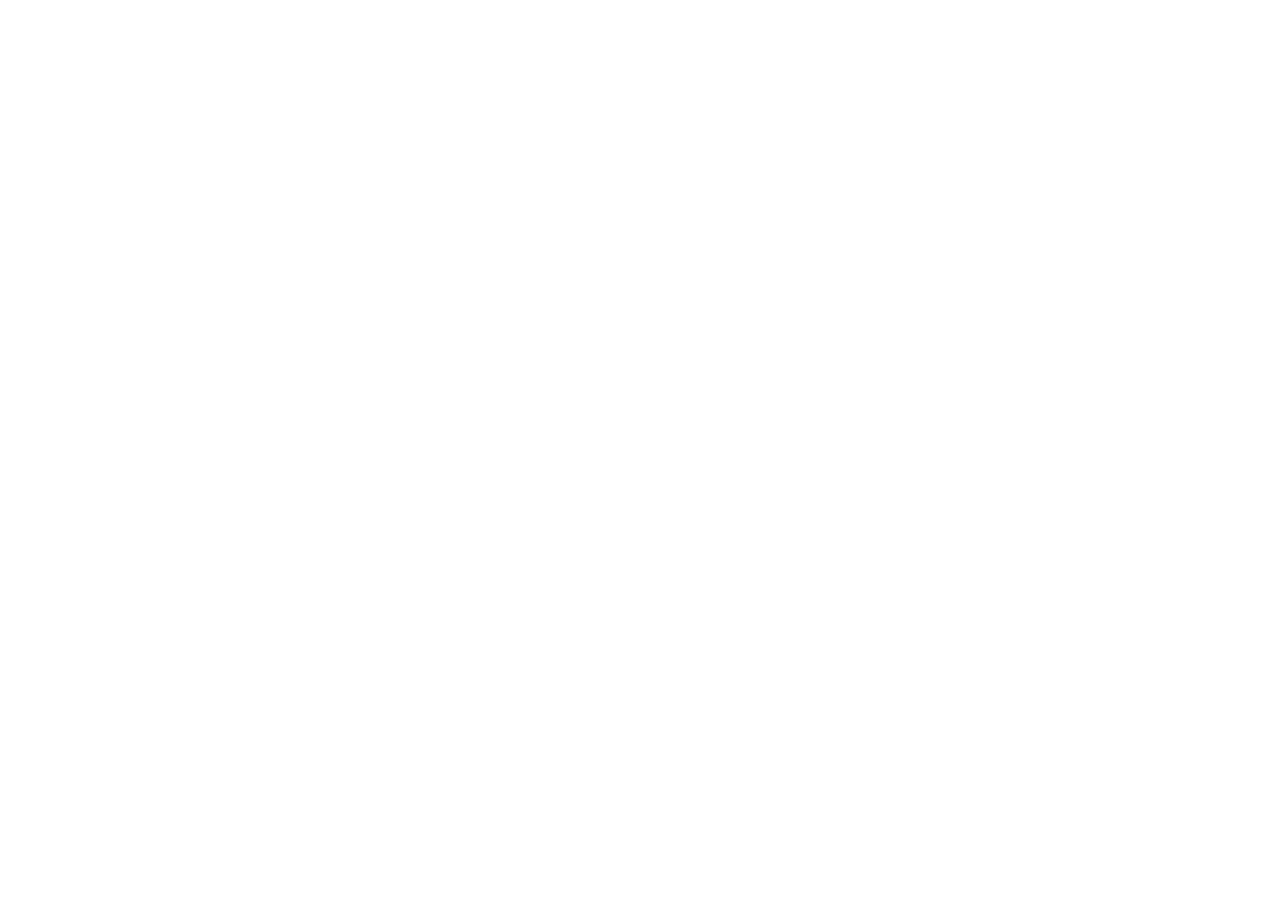
==== templates/index.html @ 7e278f62 "initial commit" ====
<!DOCTYPE html>
<html lang="en">

    <head>
        <meta charset="UTF-8">
        <meta http-equiv="X-UA-Compatible" content="IE=edge">
        <meta name="viewport" content="width=device-width, initial-scale=1.0">
        
        <!-- Favicon -->
        <link rel="apple-touch-icon" sizes="180x180" href="favicon/apple-touch-icon.png">
        <link rel="icon" type="image/png" sizes="32x32" href="favicon/favicon-32x32.png">
        <link rel="icon" type="image/png" sizes="16x16" href="favicon/favicon-16x16.png">

        <!-- Bootstrap CDN -->
        <link href="https://cdn.jsdelivr.net/npm/bootstrap@5.1.1/dist/css/bootstrap.min.css" rel="stylesheet"
            integrity="sha384-F3w7mX95PdgyTmZZMECAngseQB83DfGTowi0iMjiWaeVhAn4FJkqJByhZMI3AhiU" crossorigin="anonymous">
        <script src="https://cdn.jsdelivr.net/npm/bootstrap@5.1.1/dist/js/bootstrap.bundle.min.js"
            integrity="sha384-/bQdsTh/da6pkI1MST/rWKFNjaCP5gBSY4sEBT38Q/9RBh9AH40zEOg7Hlq2THRZ"
            crossorigin="anonymous"></script>

        <title>Avenir - Webisite</title>
    </head>

    <body>
        <div class="container">

        </div>
    </body>

</html>
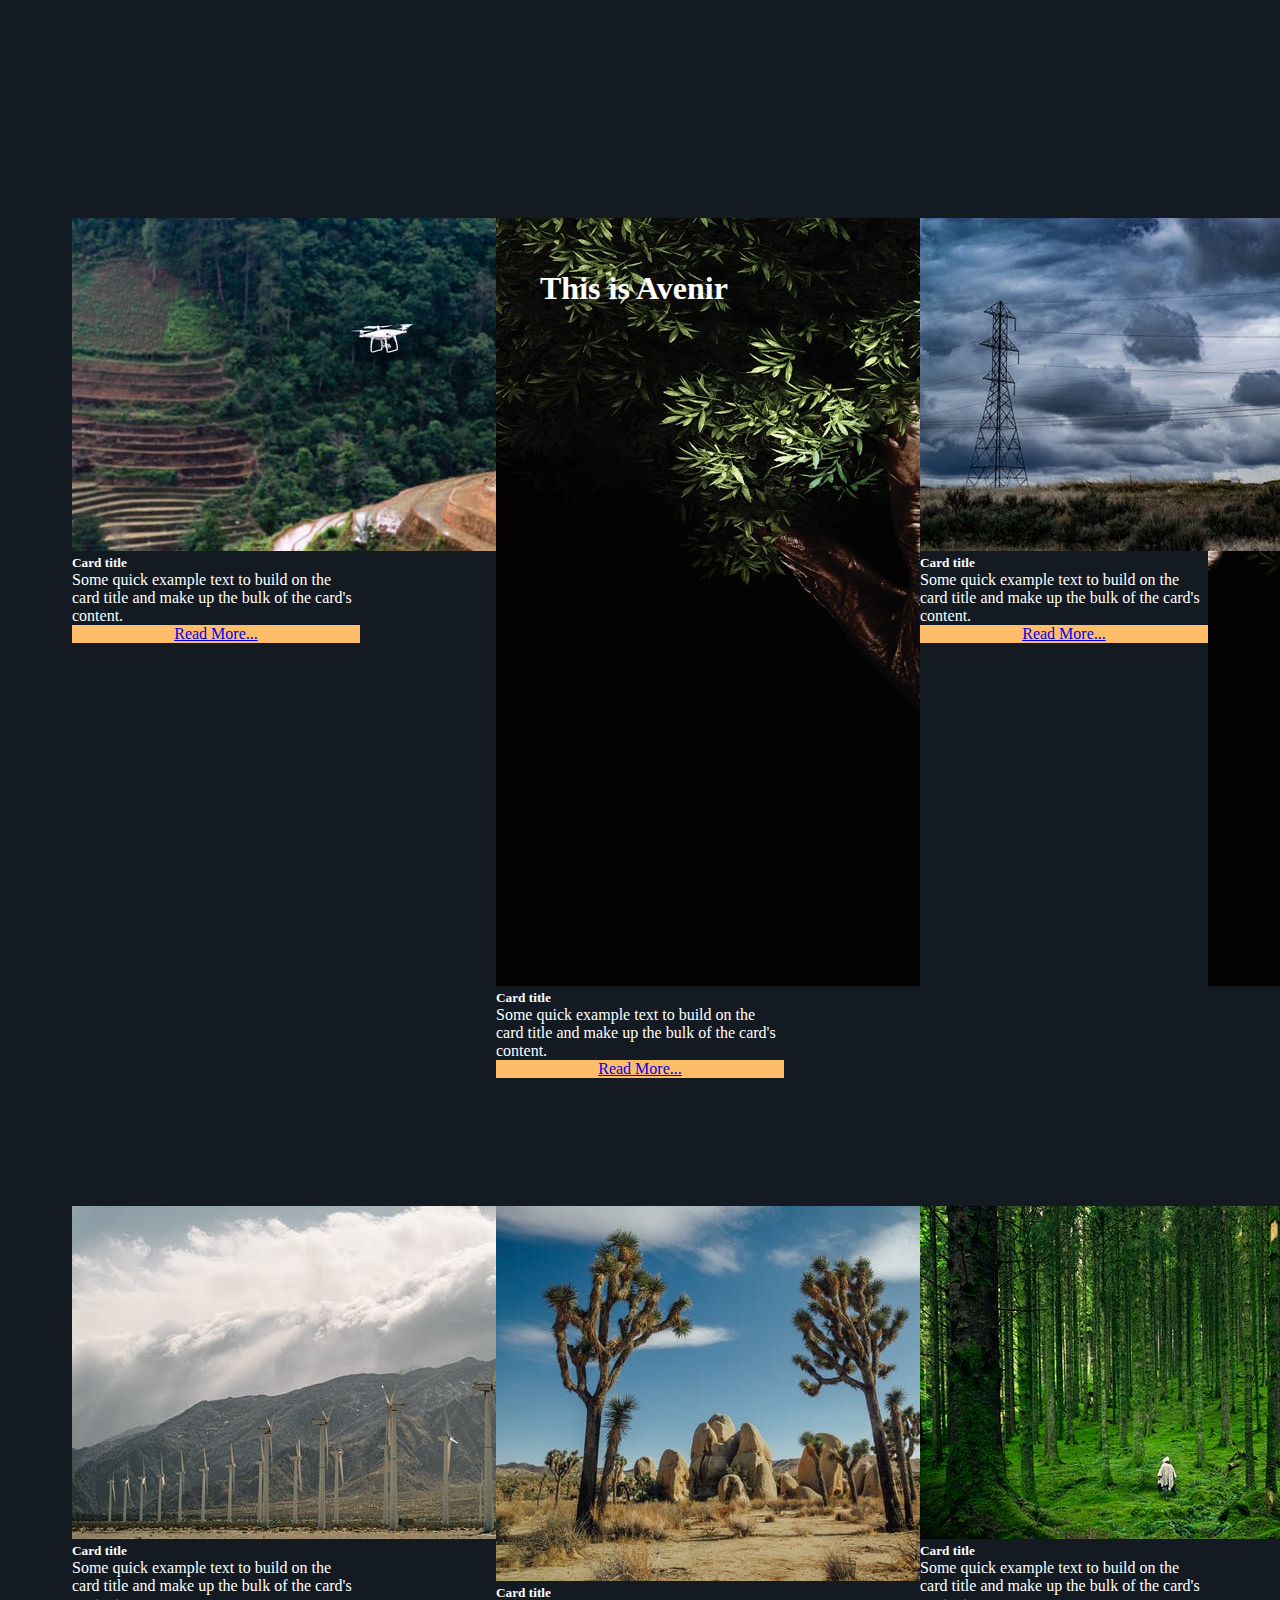
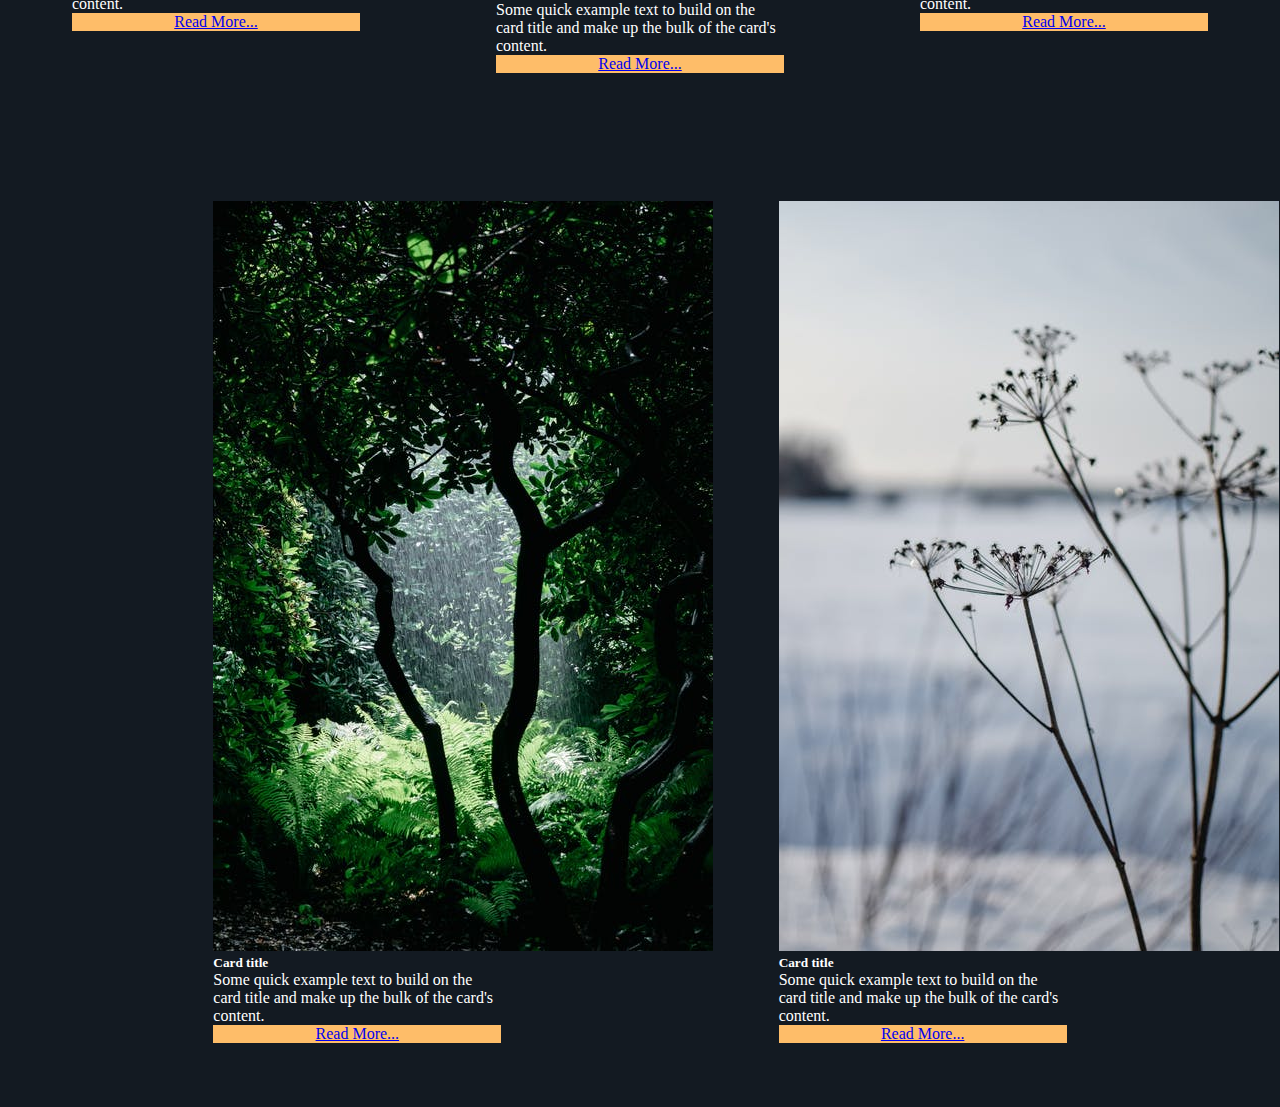
==== commit 82bd056d: "Added favicon, cards and  avenir font done" ====
--- a/templates/index.html
+++ b/templates/index.html
@@ -1,30 +1,127 @@
 <!DOCTYPE html>
 <html lang="en">
+  <head>
+    <meta charset="UTF-8" />
+    <meta http-equiv="X-UA-Compatible" content="IE=edge" />
+    <meta name="viewport" content="width=device-width, initial-scale=1.0" />
 
-    <head>
-        <meta charset="UTF-8">
-        <meta http-equiv="X-UA-Compatible" content="IE=edge">
-        <meta name="viewport" content="width=device-width, initial-scale=1.0">
-        
-        <!-- Favicon -->
-        <link rel="apple-touch-icon" sizes="180x180" href="favicon/apple-touch-icon.png">
-        <link rel="icon" type="image/png" sizes="32x32" href="favicon/favicon-32x32.png">
-        <link rel="icon" type="image/png" sizes="16x16" href="favicon/favicon-16x16.png">
+    <!-- Favicon -->
+    <link rel="shortcut icon" href="../assets/favicon.ico" type="image/x-icon">
 
-        <!-- Bootstrap CDN -->
-        <link href="https://cdn.jsdelivr.net/npm/bootstrap@5.1.1/dist/css/bootstrap.min.css" rel="stylesheet"
-            integrity="sha384-F3w7mX95PdgyTmZZMECAngseQB83DfGTowi0iMjiWaeVhAn4FJkqJByhZMI3AhiU" crossorigin="anonymous">
-        <script src="https://cdn.jsdelivr.net/npm/bootstrap@5.1.1/dist/js/bootstrap.bundle.min.js"
-            integrity="sha384-/bQdsTh/da6pkI1MST/rWKFNjaCP5gBSY4sEBT38Q/9RBh9AH40zEOg7Hlq2THRZ"
-            crossorigin="anonymous"></script>
+    <!-- Bootstrap CDN -->
+    <link
+      href="https://cdn.jsdelivr.net/npm/bootstrap@5.1.1/dist/css/bootstrap.min.css"
+      rel="stylesheet"
+      integrity="sha384-F3w7mX95PdgyTmZZMECAngseQB83DfGTowi0iMjiWaeVhAn4FJkqJByhZMI3AhiU"
+      crossorigin="anonymous"
+    />
+    <script
+      src="https://cdn.jsdelivr.net/npm/bootstrap@5.1.1/dist/js/bootstrap.bundle.min.js"
+      integrity="sha384-/bQdsTh/da6pkI1MST/rWKFNjaCP5gBSY4sEBT38Q/9RBh9AH40zEOg7Hlq2THRZ"
+      crossorigin="anonymous"
+    ></script>
+    <link rel="stylesheet" href="../static/css/index.css" />
+    <title>Avenir - Webisite</title>
+  </head>
 
-        <title>Avenir - Webisite</title>
-    </head>
-
-    <body>
-        <div class="container">
-
+  <body>
+    <div class="banner">
+      <video autoplay muted loop src="../assets/home.mp4"></video>
+      <h1 class="avenir">
+          This is Avenir
+      </h1>
+    </div>
+    <div class="fcontainer">
+      <div class="card item" style="width: 18rem">
+        <img class="card-img-top" src="../assets/card1.jpeg" alt="Card image cap" />
+        <div class="card-body">
+          <h5 class="card-title">Card title</h5>
+          <p class="card-text">
+            Some quick example text to build on the card title and make up the
+            bulk of the card's content.
+          </p>
+          <a href="#" class="btn button">Read More...</a>
         </div>
-    </body>
-
-</html>+      </div>
+      <div class="card item" style="width: 18rem">
+        <img class="card-img-top" src="../assets/card2.jpeg" alt="Card image cap" />
+        <div class="card-body">
+          <h5 class="card-title">Card title</h5>
+          <p class="card-text">
+            Some quick example text to build on the card title and make up the
+            bulk of the card's content.
+          </p>
+          <a href="#" class="btn button">Read More...</a>
+        </div>
+      </div>
+      <div class="card item" style="width: 18rem">
+        <img class="card-img-top" src="../assets/card3.jpeg" alt="Card image cap" />
+        <div class="card-body">
+          <h5 class="card-title">Card title</h5>
+          <p class="card-text">
+            Some quick example text to build on the card title and make up the
+            bulk of the card's content.
+          </p>
+          <a href="#" class="btn button">Read More...</a>
+        </div>
+      </div>
+      <div class="card item" style="width: 18rem">
+        <img class="card-img-top" src="../assets/card4.jpeg" alt="Card image cap" />
+        <div class="card-body">
+          <h5 class="card-title">Card title</h5>
+          <p class="card-text">
+            Some quick example text to build on the card title and make up the
+            bulk of the card's content.
+          </p>
+          <a href="#" class="btn button">Read More...</a>
+        </div>
+      </div>
+      <div class="card item" style="width: 18rem">
+        <img class="card-img-top" src="../assets/card5.jpeg" alt="Card image cap" />
+        <div class="card-body">
+          <h5 class="card-title">Card title</h5>
+          <p class="card-text">
+            Some quick example text to build on the card title and make up the
+            bulk of the card's content.
+          </p>
+          <a href="#" class="btn button">Read More...</a>
+        </div>
+      </div>
+      <div class="card item" style="width: 18rem">
+        <img class="card-img-top" src="../assets/card6.jpg" alt="Card image cap" />
+        <div class="card-body">
+          <h5 class="card-title">Card title</h5>
+          <p class="card-text">
+            Some quick example text to build on the card title and make up the
+            bulk of the card's content.
+          </p>
+          <a href="#" class="btn button">Read More...</a>
+        </div>
+      </div>
+    </div>
+    <div class="fcontainer">
+        <div class="card item" style="width: 18rem">
+          <img class="card-img-top" src="../assets/card7.jpeg" alt="Card image cap" />
+          <div class="card-body">
+            <h5 class="card-title">Card title</h5>
+            <p class="card-text">
+              Some quick example text to build on the card title and make up the
+              bulk of the card's content.
+            </p>
+            <a href="#" class="btn button">Read More...</a>
+          </div>
+        </div>
+        <div class="card item" style="width: 18rem">
+          <img class="card-img-top" src="../assets/card8.jpeg" alt="Card image cap" />
+          <div class="card-body">
+            <h5 class="card-title">Card title</h5>
+            <p class="card-text">
+              Some quick example text to build on the card title and make up the
+              bulk of the card's content.
+            </p>
+            <a href="#" class="btn button">Read More...</a>
+          </div>
+        </div>
+    </div>
+  </body>
+</html>
--- a/static/css/index.css
+++ b/static/css/index.css
@@ -0,0 +1,47 @@
+
+*{
+    margin: 0;
+    padding: 0;
+    box-sizing: border-box;
+    /* background-color:#D8D8D8 ; */
+    background-color:#131A22 ;
+}
+
+.banner{
+    width: 100%;
+    height: 100%;
+}
+
+.banner video {
+    width: 100%;
+    height: 100%;
+    object-fit: cover;
+}
+.fcontainer{
+    display: flex;
+    margin-top: 0;
+    justify-content: space-evenly;
+    flex-wrap: wrap;
+}
+
+.item{
+    margin: 5%;
+}
+.button{
+    display: flex;
+    background-color: #FEBD69;
+    justify-content: center;
+}
+.card-title, .card-text{
+    color: white;
+}
+.avenir{
+    color: white;
+    position: absolute;
+    top: 30%;
+    left: 50%;
+    margin-left: -100px;
+    background-color: transparent;
+    font-family: avenir;
+    
+}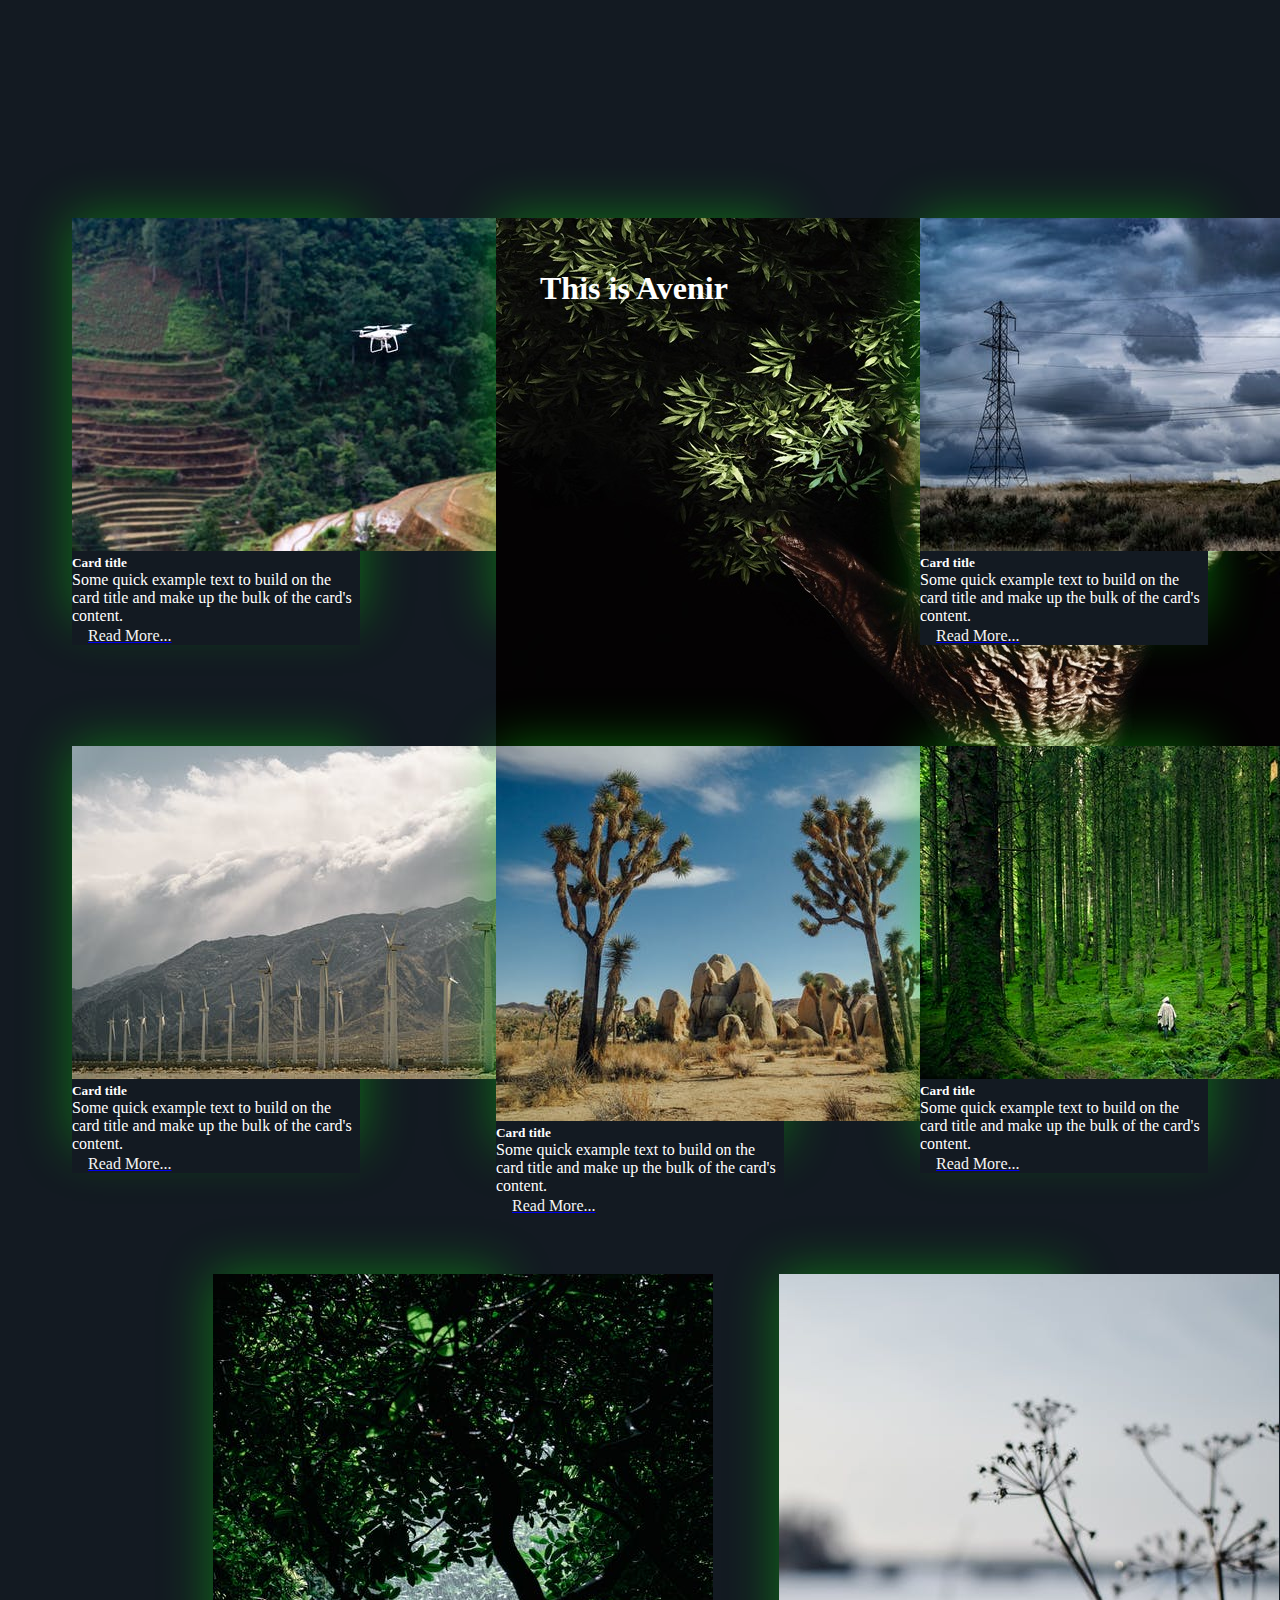
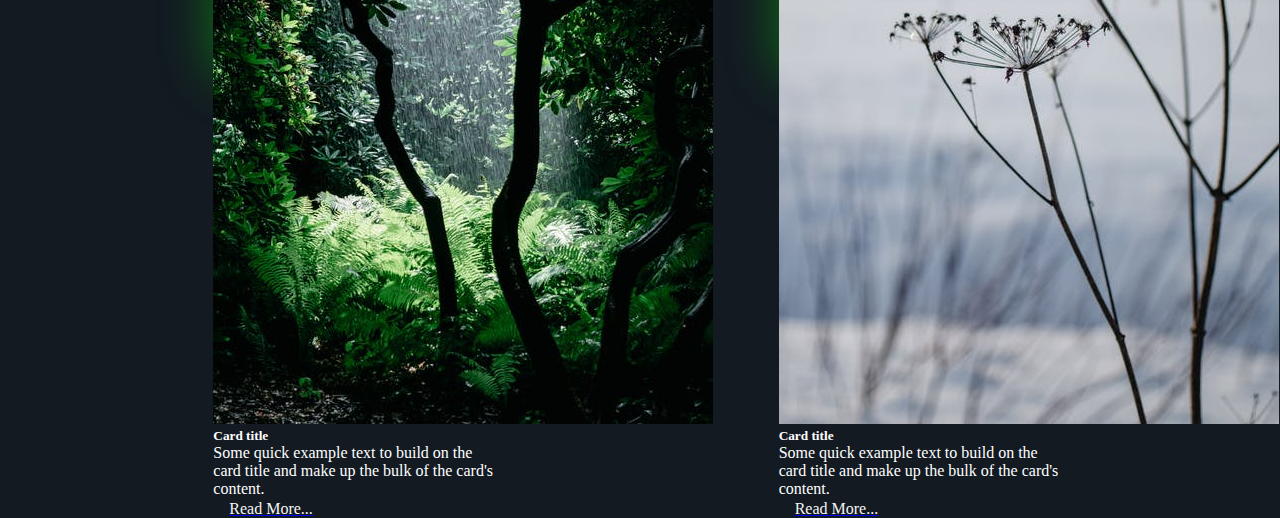
==== commit 54bdf739: "button animations" ====
--- a/templates/index.html
+++ b/templates/index.html
@@ -21,6 +21,8 @@
       crossorigin="anonymous"
     ></script>
     <link rel="stylesheet" href="../static/css/index.css" />
+    <link rel="stylesheet" href="../static/css/cards.css" />
+    <link rel="stylesheet" href="../static/css/buttonAnimations.css" />
     <title>Avenir - Webisite</title>
   </head>
 
@@ -40,7 +42,7 @@
             Some quick example text to build on the card title and make up the
             bulk of the card's content.
           </p>
-          <a href="#" class="btn button">Read More...</a>
+          <a href="#" class="btn button"><span>Read More...</span></a>
         </div>
       </div>
       <div class="card item" style="width: 18rem">
@@ -51,7 +53,7 @@
             Some quick example text to build on the card title and make up the
             bulk of the card's content.
           </p>
-          <a href="#" class="btn button">Read More...</a>
+          <a href="#" class="btn button"><span>Read More...</span></a>
         </div>
       </div>
       <div class="card item" style="width: 18rem">
@@ -62,7 +64,7 @@
             Some quick example text to build on the card title and make up the
             bulk of the card's content.
           </p>
-          <a href="#" class="btn button">Read More...</a>
+          <a href="#" class="btn button"><span>Read More...</span></a>
         </div>
       </div>
       <div class="card item" style="width: 18rem">
@@ -73,7 +75,7 @@
             Some quick example text to build on the card title and make up the
             bulk of the card's content.
           </p>
-          <a href="#" class="btn button">Read More...</a>
+          <a href="#" class="btn button"><span>Read More...</span></a>
         </div>
       </div>
       <div class="card item" style="width: 18rem">
@@ -84,7 +86,7 @@
             Some quick example text to build on the card title and make up the
             bulk of the card's content.
           </p>
-          <a href="#" class="btn button">Read More...</a>
+          <a href="#" class="btn button"><span>Read More...</span></a>
         </div>
       </div>
       <div class="card item" style="width: 18rem">
@@ -95,7 +97,7 @@
             Some quick example text to build on the card title and make up the
             bulk of the card's content.
           </p>
-          <a href="#" class="btn button">Read More...</a>
+          <a href="#" class="btn button"><span>Read More...</span></a>
         </div>
       </div>
     </div>
@@ -108,7 +110,7 @@
               Some quick example text to build on the card title and make up the
               bulk of the card's content.
             </p>
-            <a href="#" class="btn button">Read More...</a>
+            <a href="#" class="btn button"><span>Read More...</span></a>
           </div>
         </div>
         <div class="card item" style="width: 18rem">
@@ -119,7 +121,7 @@
               Some quick example text to build on the card title and make up the
               bulk of the card's content.
             </p>
-            <a href="#" class="btn button">Read More...</a>
+            <a href="#" class="btn button"><span>Read More...</span></a>
           </div>
         </div>
     </div>
--- a/static/css/index.css
+++ b/static/css/index.css
@@ -1,47 +1,44 @@
-
-*{
-    margin: 0;
-    padding: 0;
-    box-sizing: border-box;
-    /* background-color:#D8D8D8 ; */
-    background-color:#131A22 ;
+:root {
+    --animation-width:80%;
+    --animation-height:10%;
+    --animation-border-color: white;
 }
 
-.banner{
-    width: 100%;
-    height: 100%;
+* {
+	margin: 0;
+	padding: 0;
+	box-sizing: border-box;
+	/* background-color:#D8D8D8 ; */
+	background-color: #131a22;
+}
+
+.banner {
+	width: 100%;
+	height: 100%;
 }
 
 .banner video {
-    width: 100%;
-    height: 100%;
-    object-fit: cover;
+	width: 100%;
+	height: 100%;
+	object-fit: cover;
 }
-.fcontainer{
-    display: flex;
-    margin-top: 0;
-    justify-content: space-evenly;
-    flex-wrap: wrap;
+.fcontainer {
+	display: flex;
+	margin-top: 0;
+	justify-content: space-evenly;
+	flex-wrap: wrap;
 }
 
-.item{
-    margin: 5%;
+.item {
+	margin: 5%;
 }
-.button{
-    display: flex;
-    background-color: #FEBD69;
-    justify-content: center;
+
+.avenir {
+	color: white;
+	position: absolute;
+	top: 30%;
+	left: 50%;
+	margin-left: -100px;
+	background-color: transparent;
+	font-family: avenir;
 }
-.card-title, .card-text{
-    color: white;
-}
-.avenir{
-    color: white;
-    position: absolute;
-    top: 30%;
-    left: 50%;
-    margin-left: -100px;
-    background-color: transparent;
-    font-family: avenir;
-    
-}--- a/static/css/cards.css
+++ b/static/css/cards.css
@@ -0,0 +1,18 @@
+.card {
+    height: 25rem;
+}
+
+.card-title,
+.card-text {
+	color: white;
+}
+.card.item {
+	box-shadow: 0 0 3rem rgba(13, 201, 13, 0.493);
+	border: rgb(31, 192, 31);
+	transition: all 0.5s cubic-bezier(0.075, 0.82, 0.165, 1);
+}
+
+.card.item:hover {
+	transform: scale(1.01, 1.01);
+	box-shadow: 0 0 5rem rgb(31, 192, 31);
+}
--- a/static/css/buttonAnimations.css
+++ b/static/css/buttonAnimations.css
@@ -0,0 +1,217 @@
+.button {
+	display: flex;
+	justify-self: start;
+    padding-left: 1rem;
+}
+.button span {
+    width: 100%;
+    justify-content: center;
+    align-items: center;
+    padding-top: 2%;
+    color: whitesmoke;
+    background-color: transparent;
+}
+
+.button::before {
+    content: "";
+    position: absolute;
+    width: 0;
+    height: 0;
+    background-color: transparent;
+    border: 1px solid transparent;
+}
+
+.card.item:hover .button::before {
+    animation: button-border-animation-before 0.5s linear forwards;
+    -webkit-animation: button-border-animation-before 0.5s linear forwards;
+}
+
+@keyframes button-border-animation-before {
+    0% {
+        width: 0%;
+        height: 0%;
+        border-top-color: var(--animation-border-color);
+        border-right-color: transparent;
+        border-left-color: transparent;
+        border-bottom-color: transparent;
+    }
+
+    50% {
+        width: var(--animation-width);
+        height: 0%;
+        border-top-color: var(--animation-border-color);
+        border-right-color: var(--animation-border-color);
+        border-left-color: transparent;
+        border-bottom-color: transparent;
+    }
+    100% {
+        width: var(--animation-width);
+        height: var(--animation-height);
+        border-top-color: var(--animation-border-color);
+        border-right-color: var(--animation-border-color);
+        border-left-color: transparent;
+        border-bottom-color: transparent;
+    }
+}
+@-moz-keyframes button-border-animation-before {
+    0% {
+        width: 0%;
+        height: 0%;
+        border-top-color: var(--animation-border-color);
+        border-right-color: transparent;
+        border-left-color: transparent;
+        border-bottom-color: transparent;
+    }
+
+    50% {
+        width: var(--animation-width);
+        height: 0%;
+        border-top-color: var(--animation-border-color);
+        border-right-color: var(--animation-border-color);
+        border-left-color: transparent;
+        border-bottom-color: transparent;
+    }
+    100% {
+        width: var(--animation-width);
+        height: var(--animation-height);
+        border-top-color: var(--animation-border-color);
+        border-right-color: var(--animation-border-color);
+        border-left-color: transparent;
+        border-bottom-color: transparent;
+    }
+}
+@-webkit-keyframes button-border-animation-before {
+    0% {
+        width: 0%;
+        height: 0%;
+        border-top-color: var(--animation-border-color);
+        border-right-color: transparent;
+        border-left-color: transparent;
+        border-bottom-color: transparent;
+    }
+
+    50% {
+        width: var(--animation-width);
+        height: 0%;
+        border-top-color: var(--animation-border-color);
+        border-right-color: var(--animation-border-color);
+        border-left-color: transparent;
+        border-bottom-color: transparent;
+    }
+    100% {
+        width: var(--animation-width);
+        height: var(--animation-height);
+        border-top-color: var(--animation-border-color);
+        border-right-color: var(--animation-border-color);
+        border-left-color: transparent;
+        border-bottom-color: transparent;
+    }
+}
+
+.button::after {
+    content: "";
+    position: absolute;
+    width: 0;
+    height: 0;
+    background-color: transparent;
+    border: 1px solid transparent;
+    margin-bottom: 1rem;
+    transition: cubic-bezier(0.075, 0.82, 0.165, 1);
+    background: linear-gradient(#2c4b38,#63d471);
+    text-align: center;
+}
+
+.card.item:hover .button::after {
+    animation: button-border-animation-after 0.5s linear forwards;
+    -webkit-animation: button-border-animation-after 0.5s linear forwards;
+    -moz-animation: button-border-animation-after 0.5s linear forwards;
+}
+
+@keyframes button-border-animation-after {
+    0% {
+        width: 0%;
+        height: 0%;
+        border-top-color: transparent;
+        border-right-color: transparent;
+        border-left-color: transparent;
+        border-bottom-color: var(--animation-border-color);
+    }
+
+    50% {
+        width: 0%;
+        height: var(--animation-height);
+        border-top-color: transparent;
+        border-right-color: transparent;
+        border-left-color: var(--animation-border-color);
+        border-bottom-color: var(--animation-border-color);
+    }
+    100% {
+        width: var(--animation-width);
+        height: var(--animation-height);
+        border-top-color: transparent;
+        border-right-color: transparent;
+        border-left-color: var(--animation-border-color);
+        border-bottom-color: var(--animation-border-color);
+    }
+}
+
+@-moz-keyframes button-border-animation-after {
+    0% {
+        width: 0%;
+        height: 0%;
+        border-top-color: transparent;
+        border-right-color: transparent;
+        border-left-color: transparent;
+        border-bottom-color: var(--animation-border-color);
+    }
+
+    50% {
+        width: 0%;
+        height: var(--animation-height);
+        border-top-color: transparent;
+        border-right-color: transparent;
+        border-left-color: var(--animation-border-color);
+        border-bottom-color: var(--animation-border-color);
+    }
+    100% {
+        width: var(--animation-width);
+        height: var(--animation-height);
+        border-top-color: transparent;
+        border-right-color: transparent;
+        border-left-color: var(--animation-border-color);
+        border-bottom-color: var(--animation-border-color);
+    }
+}
+@-webkit-keyframes button-border-animation-after {
+    0% {
+        width: 0%;
+        height: 0%;
+        border-top-color: transparent;
+        border-right-color: transparent;
+        border-left-color: transparent;
+        border-bottom-color: var(--animation-border-color);
+    }
+
+    50% {
+        width: 0%;
+        height: var(--animation-height);
+        border-top-color: transparent;
+        border-right-color: transparent;
+        border-left-color: var(--animation-border-color);
+        border-bottom-color: var(--animation-border-color);
+    }
+    100% {
+        width: var(--animation-width);
+        height: var(--animation-height);
+        border-top-color: transparent;
+        border-right-color: transparent;
+        border-left-color: var(--animation-border-color);
+        border-bottom-color: var(--animation-border-color);
+    }
+}
+
+.card.item:hover .button span {
+    z-index: 1;
+    background-color: transparent;
+    color: black;
+}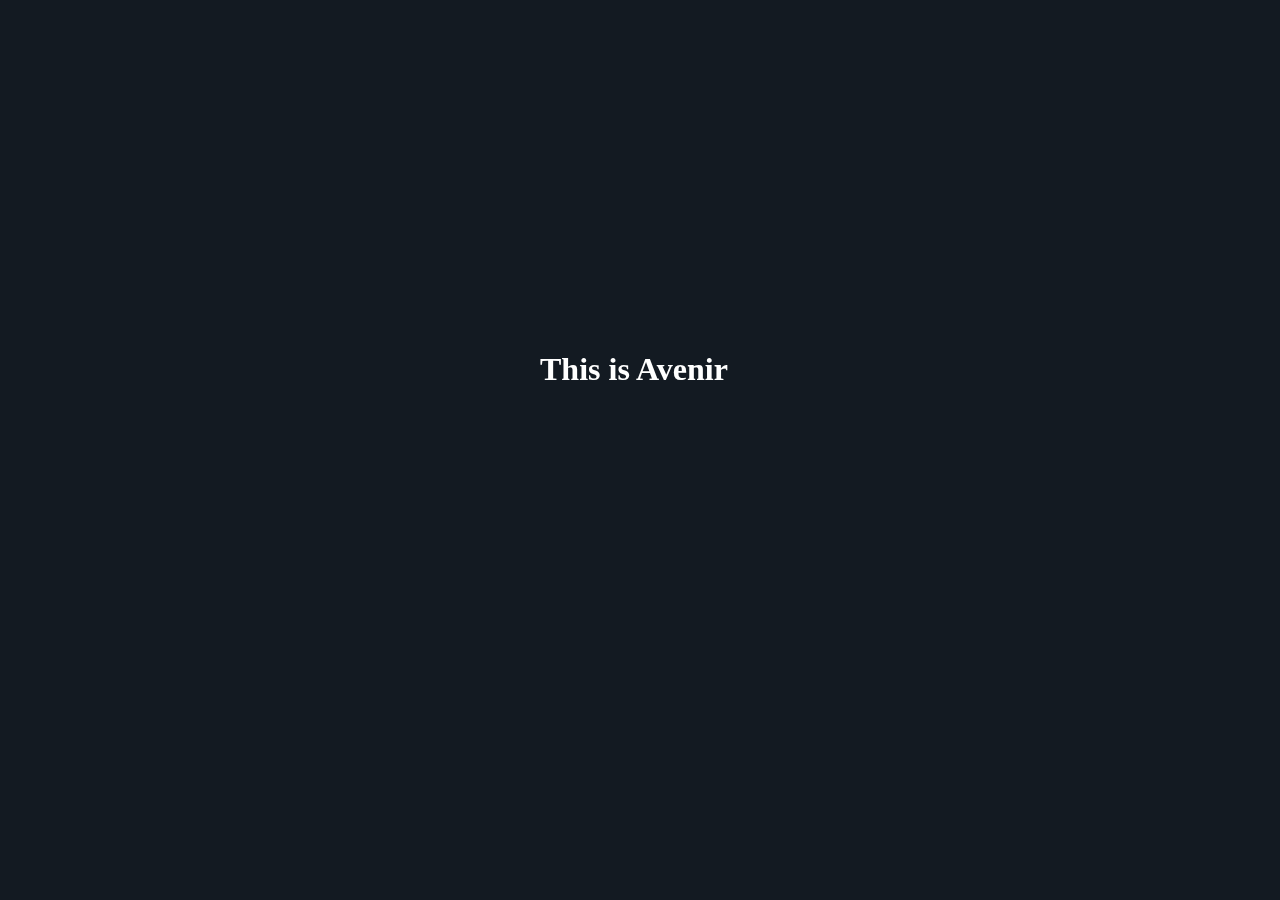
==== commit 8a5f8088: "basic parallax features" ====
--- a/templates/index.html
+++ b/templates/index.html
@@ -1,129 +1,142 @@
 <!DOCTYPE html>
 <html lang="en">
-  <head>
-    <meta charset="UTF-8" />
-    <meta http-equiv="X-UA-Compatible" content="IE=edge" />
-    <meta name="viewport" content="width=device-width, initial-scale=1.0" />
 
-    <!-- Favicon -->
-    <link rel="shortcut icon" href="../assets/favicon.ico" type="image/x-icon">
+    <head>
+        <meta charset="UTF-8" />
+        <meta http-equiv="X-UA-Compatible" content="IE=edge" />
+        <meta name="viewport" content="width=device-width, initial-scale=1.0" />
 
-    <!-- Bootstrap CDN -->
-    <link
-      href="https://cdn.jsdelivr.net/npm/bootstrap@5.1.1/dist/css/bootstrap.min.css"
-      rel="stylesheet"
-      integrity="sha384-F3w7mX95PdgyTmZZMECAngseQB83DfGTowi0iMjiWaeVhAn4FJkqJByhZMI3AhiU"
-      crossorigin="anonymous"
-    />
-    <script
-      src="https://cdn.jsdelivr.net/npm/bootstrap@5.1.1/dist/js/bootstrap.bundle.min.js"
-      integrity="sha384-/bQdsTh/da6pkI1MST/rWKFNjaCP5gBSY4sEBT38Q/9RBh9AH40zEOg7Hlq2THRZ"
-      crossorigin="anonymous"
-    ></script>
-    <link rel="stylesheet" href="../static/css/index.css" />
-    <link rel="stylesheet" href="../static/css/cards.css" />
-    <link rel="stylesheet" href="../static/css/buttonAnimations.css" />
-    <title>Avenir - Webisite</title>
-  </head>
+        <!-- Favicon -->
+        <link rel="shortcut icon" href="../assets/favicon.ico" type="image/x-icon">
 
-  <body>
-    <div class="banner">
-      <video autoplay muted loop src="../assets/home.mp4"></video>
-      <h1 class="avenir">
-          This is Avenir
-      </h1>
-    </div>
-    <div class="fcontainer">
-      <div class="card item" style="width: 18rem">
-        <img class="card-img-top" src="../assets/card1.jpeg" alt="Card image cap" />
-        <div class="card-body">
-          <h5 class="card-title">Card title</h5>
-          <p class="card-text">
-            Some quick example text to build on the card title and make up the
-            bulk of the card's content.
-          </p>
-          <a href="#" class="btn button"><span>Read More...</span></a>
+        <!-- Bootstrap CDN -->
+        <link href="https://cdn.jsdelivr.net/npm/bootstrap@5.1.1/dist/css/bootstrap.min.css" rel="stylesheet"
+            integrity="sha384-F3w7mX95PdgyTmZZMECAngseQB83DfGTowi0iMjiWaeVhAn4FJkqJByhZMI3AhiU"
+            crossorigin="anonymous" />
+        <script src="https://cdn.jsdelivr.net/npm/bootstrap@5.1.1/dist/js/bootstrap.bundle.min.js"
+            integrity="sha384-/bQdsTh/da6pkI1MST/rWKFNjaCP5gBSY4sEBT38Q/9RBh9AH40zEOg7Hlq2THRZ"
+            crossorigin="anonymous"></script>
+
+        <!-- Custom Stylesheets -->
+        <link rel="stylesheet" href="../static/css/index.css" />
+        <link rel="stylesheet" href="../static/css/cards.css" />
+        <link rel="stylesheet" href="../static/css/buttonAnimations.css" />
+
+        <!-- Custom Fonts -->
+        <link rel="preconnect" href="https://fonts.googleapis.com">
+        <link rel="preconnect" href="https://fonts.gstatic.com" crossorigin>
+        <link href="https://fonts.googleapis.com/css2?family=Exo:ital,wght@0,100;0,200;0,300;1,100;1,300&display=swap"
+            rel="stylesheet">
+        <title>Avenir - Webisite</title>
+    </head>
+
+    <body>
+        <div class="container-fluid p-0 wrapper">
+            <section class="banner-section parallax banner">
+                <h1 class="avenir">
+                    This is Avenir
+                </h1>
+            </section>
+            <section class="section static">
+                <div class="fcontainer" style="margin-bottom: 20%;">
+                    <div class="card item" style="width: 18rem">
+                        <img class="card-img-top" src="../assets/card1.jpeg" alt="Card image cap" />
+                        <div class="card-body">
+                            <h5 class="card-title">Card title</h5>
+                            <p class="card-text">
+                                Some quick example text to build on the card title and make up the
+                                bulk of the card's content.
+                            </p>
+                            <a href="#" class="btn button"><span>Read More...</span></a>
+                        </div>
+                    </div>
+                    <div class="card item" style="width: 18rem">
+                        <img class="card-img-top" src="../assets/card2.jpeg" alt="Card image cap" />
+                        <div class="card-body">
+                            <h5 class="card-title">Card title</h5>
+                            <p class="card-text">
+                                Some quick example text to build on the card title and make up the
+                                bulk of the card's content.
+                            </p>
+                            <a href="#" class="btn button"><span>Read More...</span></a>
+                        </div>
+                    </div>
+                    <div class="card item" style="width: 18rem">
+                        <img class="card-img-top" src="../assets/card3.jpeg" alt="Card image cap" />
+                        <div class="card-body">
+                            <h5 class="card-title">Card title</h5>
+                            <p class="card-text">
+                                Some quick example text to build on the card title and make up the
+                                bulk of the card's content.
+                            </p>
+                            <a href="#" class="btn button"><span>Read More...</span></a>
+                        </div>
+                    </div>
+                    <div class="card item" style="width: 18rem">
+                        <img class="card-img-top" src="../assets/card4.jpeg" alt="Card image cap" />
+                        <div class="card-body">
+                            <h5 class="card-title">Card title</h5>
+                            <p class="card-text">
+                                Some quick example text to build on the card title and make up the
+                                bulk of the card's content.
+                            </p>
+                            <a href="#" class="btn button"><span>Read More...</span></a>
+                        </div>
+                    </div>
+                    <div class="card item" style="width: 18rem">
+                        <img class="card-img-top" src="../assets/card5.jpeg" alt="Card image cap" />
+                        <div class="card-body">
+                            <h5 class="card-title">Card title</h5>
+                            <p class="card-text">
+                                Some quick example text to build on the card title and make up the
+                                bulk of the card's content.
+                            </p>
+                            <a href="#" class="btn button"><span>Read More...</span></a>
+                        </div>
+                    </div>
+                    <div class="card item" style="width: 18rem">
+                        <img class="card-img-top" src="../assets/card6.jpg" alt="Card image cap" />
+                        <div class="card-body">
+                            <h5 class="card-title">Card title</h5>
+                            <p class="card-text">
+                                Some quick example text to build on the card title and make up the
+                                bulk of the card's content.
+                            </p>
+                            <a href="#" class="btn button"><span>Read More...</span></a>
+                        </div>
+                    </div>
+            </section>
+
+            <section class="section parallax bg-2">
+                <h1>Test</h1>
+            </section>
+        
+            <section class="fcontainer section static">
+                    <div class="card item" style="width: 18rem">
+                        <img class="card-img-top" src="../assets/card7.jpeg" alt="Card image cap" />
+                        <div class="card-body">
+                            <h5 class="card-title">Card title</h5>
+                            <p class="card-text">
+                                Some quick example text to build on the card title and make up the
+                                bulk of the card's content.
+                            </p>
+                            <a href="#" class="btn button"><span>Read More...</span></a>
+                        </div>
+                    </div>
+                    <div class="card item" style="width: 18rem">
+                        <img class="card-img-top" src="../assets/card8.jpeg" alt="Card image cap" />
+                        <div class="card-body">
+                            <h5 class="card-title">Card title</h5>
+                            <p class="card-text">
+                                Some quick example text to build on the card title and make up the
+                                bulk of the card's content.
+                            </p>
+                            <a href="#" class="btn button"><span>Read More...</span></a>
+                        </div>
+                    </div>
+            </section>
+            
         </div>
-      </div>
-      <div class="card item" style="width: 18rem">
-        <img class="card-img-top" src="../assets/card2.jpeg" alt="Card image cap" />
-        <div class="card-body">
-          <h5 class="card-title">Card title</h5>
-          <p class="card-text">
-            Some quick example text to build on the card title and make up the
-            bulk of the card's content.
-          </p>
-          <a href="#" class="btn button"><span>Read More...</span></a>
-        </div>
-      </div>
-      <div class="card item" style="width: 18rem">
-        <img class="card-img-top" src="../assets/card3.jpeg" alt="Card image cap" />
-        <div class="card-body">
-          <h5 class="card-title">Card title</h5>
-          <p class="card-text">
-            Some quick example text to build on the card title and make up the
-            bulk of the card's content.
-          </p>
-          <a href="#" class="btn button"><span>Read More...</span></a>
-        </div>
-      </div>
-      <div class="card item" style="width: 18rem">
-        <img class="card-img-top" src="../assets/card4.jpeg" alt="Card image cap" />
-        <div class="card-body">
-          <h5 class="card-title">Card title</h5>
-          <p class="card-text">
-            Some quick example text to build on the card title and make up the
-            bulk of the card's content.
-          </p>
-          <a href="#" class="btn button"><span>Read More...</span></a>
-        </div>
-      </div>
-      <div class="card item" style="width: 18rem">
-        <img class="card-img-top" src="../assets/card5.jpeg" alt="Card image cap" />
-        <div class="card-body">
-          <h5 class="card-title">Card title</h5>
-          <p class="card-text">
-            Some quick example text to build on the card title and make up the
-            bulk of the card's content.
-          </p>
-          <a href="#" class="btn button"><span>Read More...</span></a>
-        </div>
-      </div>
-      <div class="card item" style="width: 18rem">
-        <img class="card-img-top" src="../assets/card6.jpg" alt="Card image cap" />
-        <div class="card-body">
-          <h5 class="card-title">Card title</h5>
-          <p class="card-text">
-            Some quick example text to build on the card title and make up the
-            bulk of the card's content.
-          </p>
-          <a href="#" class="btn button"><span>Read More...</span></a>
-        </div>
-      </div>
-    </div>
-    <div class="fcontainer">
-        <div class="card item" style="width: 18rem">
-          <img class="card-img-top" src="../assets/card7.jpeg" alt="Card image cap" />
-          <div class="card-body">
-            <h5 class="card-title">Card title</h5>
-            <p class="card-text">
-              Some quick example text to build on the card title and make up the
-              bulk of the card's content.
-            </p>
-            <a href="#" class="btn button"><span>Read More...</span></a>
-          </div>
-        </div>
-        <div class="card item" style="width: 18rem">
-          <img class="card-img-top" src="../assets/card8.jpeg" alt="Card image cap" />
-          <div class="card-body">
-            <h5 class="card-title">Card title</h5>
-            <p class="card-text">
-              Some quick example text to build on the card title and make up the
-              bulk of the card's content.
-            </p>
-            <a href="#" class="btn button"><span>Read More...</span></a>
-          </div>
-        </div>
-    </div>
-  </body>
-</html>
+    </body>
+
+</html>--- a/static/css/index.css
+++ b/static/css/index.css
@@ -1,7 +1,7 @@
 :root {
-    --animation-width:80%;
-    --animation-height:10%;
-    --animation-border-color: white;
+	--animation-width: 80%;
+	--animation-height: 10%;
+	--animation-border-color: white;
 }
 
 * {
@@ -10,18 +10,9 @@
 	box-sizing: border-box;
 	/* background-color:#D8D8D8 ; */
 	background-color: #131a22;
+	font-family: "Exo", sans-serif;
 }
 
-.banner {
-	width: 100%;
-	height: 100%;
-}
-
-.banner video {
-	width: 100%;
-	height: 100%;
-	object-fit: cover;
-}
 .fcontainer {
 	display: flex;
 	margin-top: 0;
@@ -42,3 +33,52 @@
 	background-color: transparent;
 	font-family: avenir;
 }
+
+/* Parallax CSS */
+.wrapper {
+	height: 100vh;
+	overflow-x: hidden;
+	overflow-y: auto;
+	perspective: 2px;
+}
+
+.section {
+	position: relative;
+	height: 100vh;
+	display: flex;
+	align-items: center;
+	justify-content: center;
+	background-color: transparent;
+}
+.banner-section {
+	position: relative;
+	height: 130vh;
+	display: flex;
+	align-items: center;
+	justify-content: center;
+	background-color: transparent;	
+}
+.parallax::after {
+	content: "";
+	position: absolute;
+	top: 0;
+	right: 0;
+	bottom: 0;
+	left: 0;
+	transform: translateZ(-1px) scale(1.5);
+	background-size: 100%;
+	z-index: -1;
+}
+.static {
+	background: black;
+	color: white;
+}
+.banner::after {
+	width: 100%;
+	height: 100%;
+	background-image: url(../../assets/home.gif);
+}
+
+.bg-2::after {
+	background-image: url("https://placekitten.com/g/800/600");
+}
--- a/static/css/cards.css
+++ b/static/css/cards.css
@@ -1,5 +1,10 @@
 .card {
     height: 25rem;
+	text-size-adjust: 0.2rem;
+}
+
+.card-img-top {
+	height: 40%;
 }
 
 .card-title,
--- a/static/css/buttonAnimations.css
+++ b/static/css/buttonAnimations.css
@@ -10,6 +10,7 @@
     padding-top: 2%;
     color: whitesmoke;
     background-color: transparent;
+    transition: 0.5s ease-in-out;
 }
 
 .button::before {
@@ -117,7 +118,7 @@
     border: 1px solid transparent;
     margin-bottom: 1rem;
     transition: cubic-bezier(0.075, 0.82, 0.165, 1);
-    background: linear-gradient(#2c4b38,#63d471);
+    background: linear-gradient(#febd69,#aa7d41);
     text-align: center;
 }
 
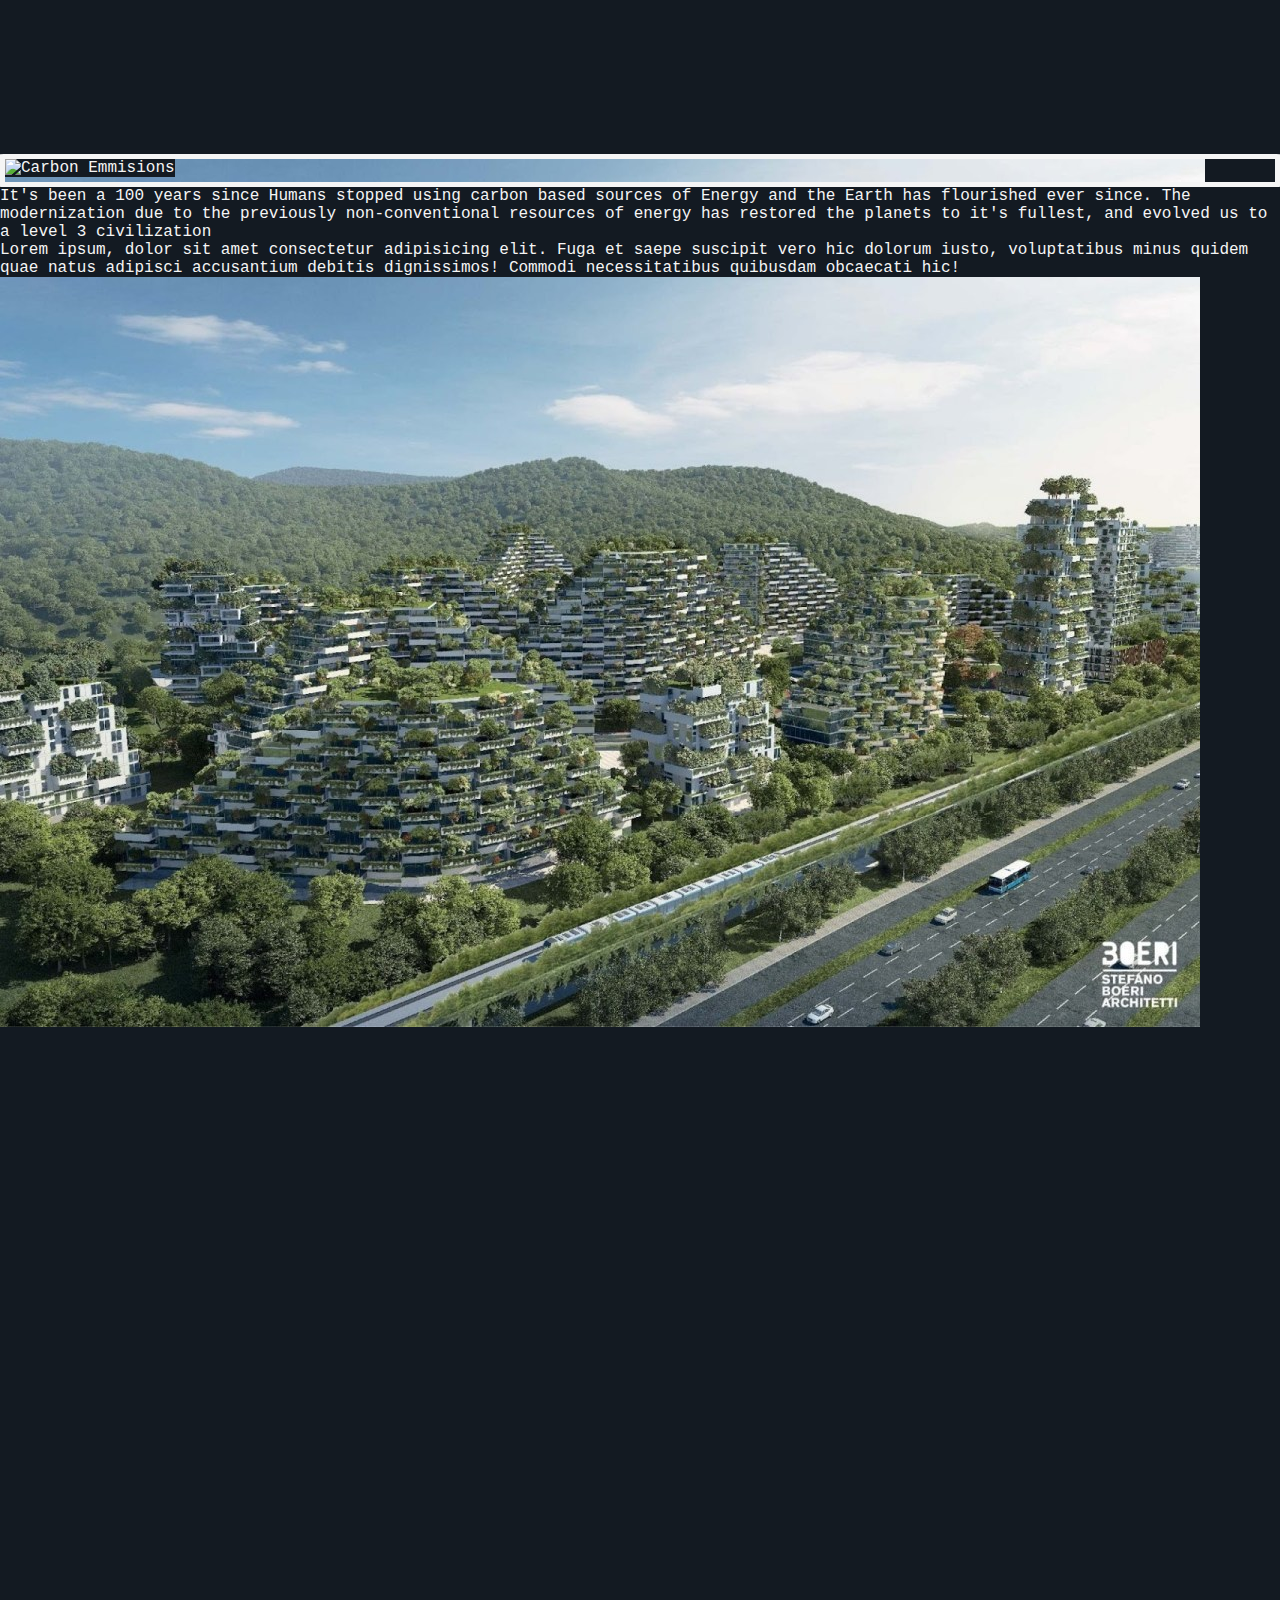
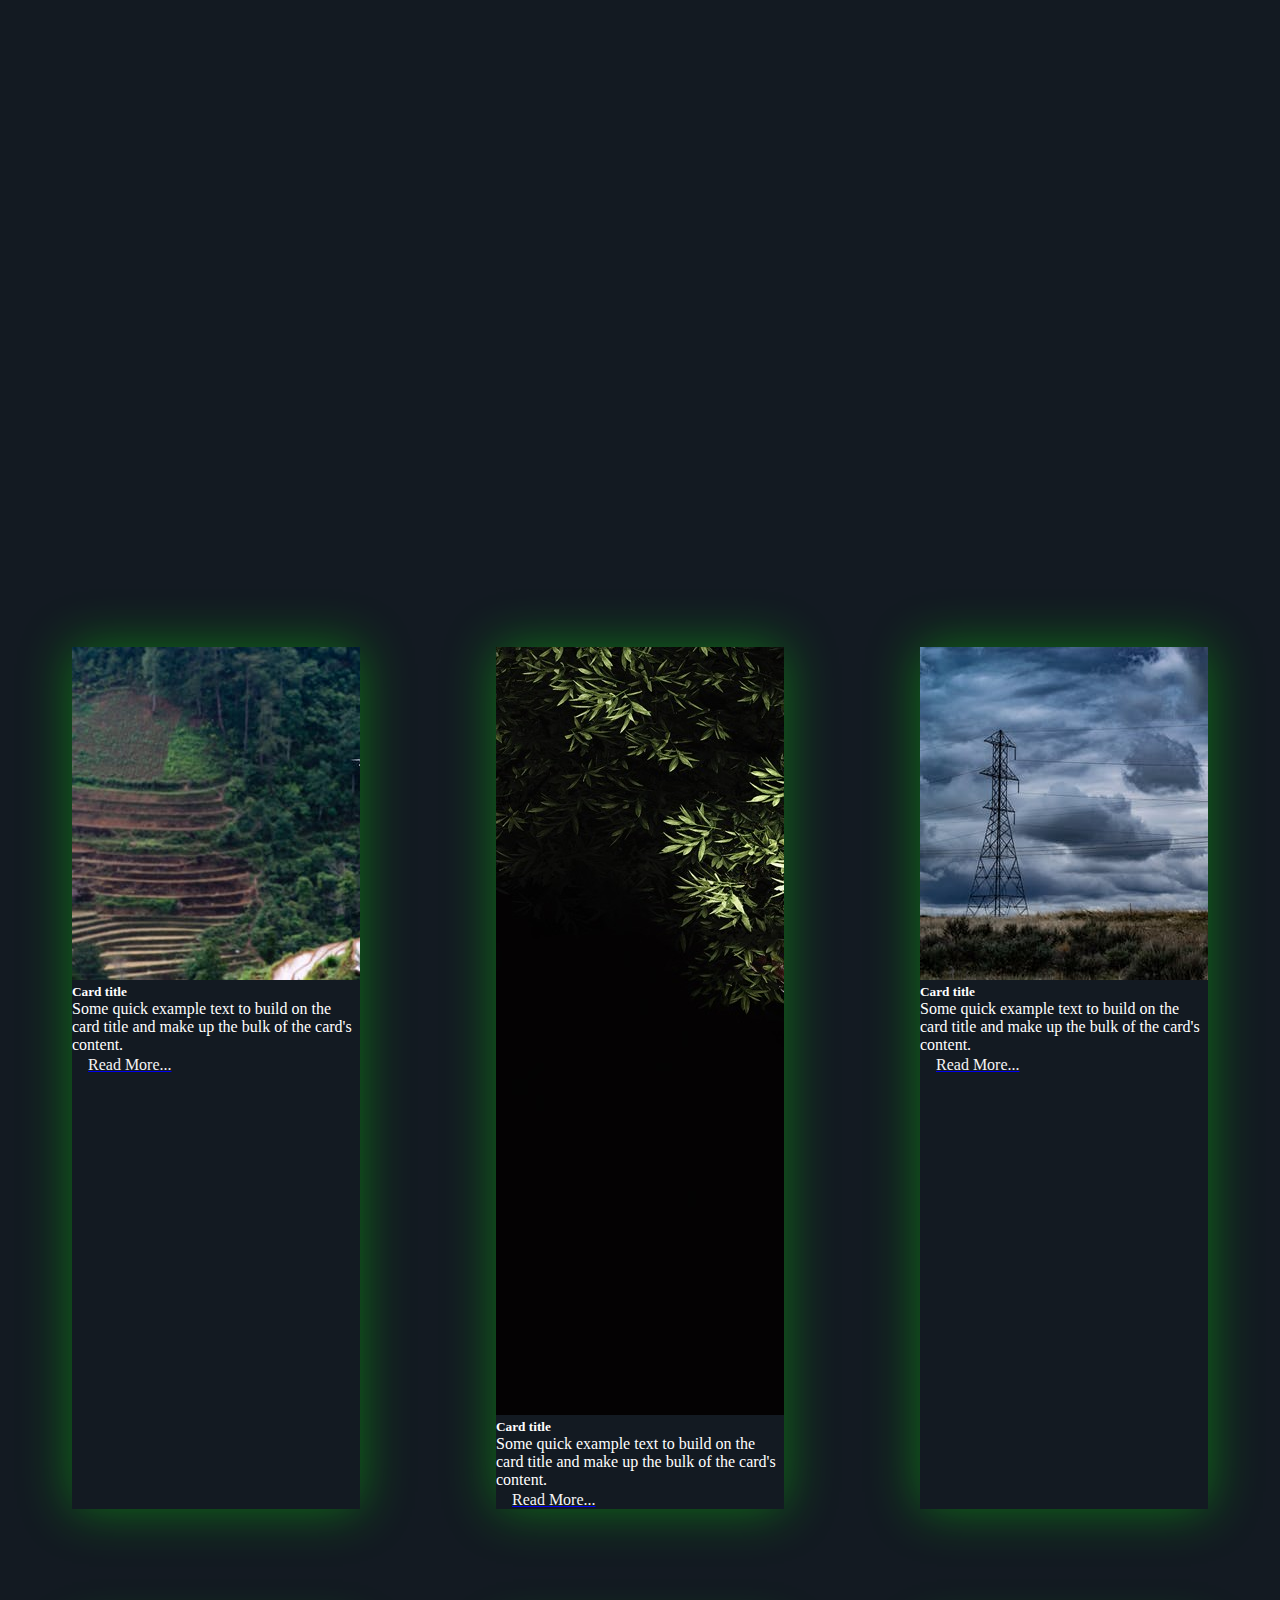
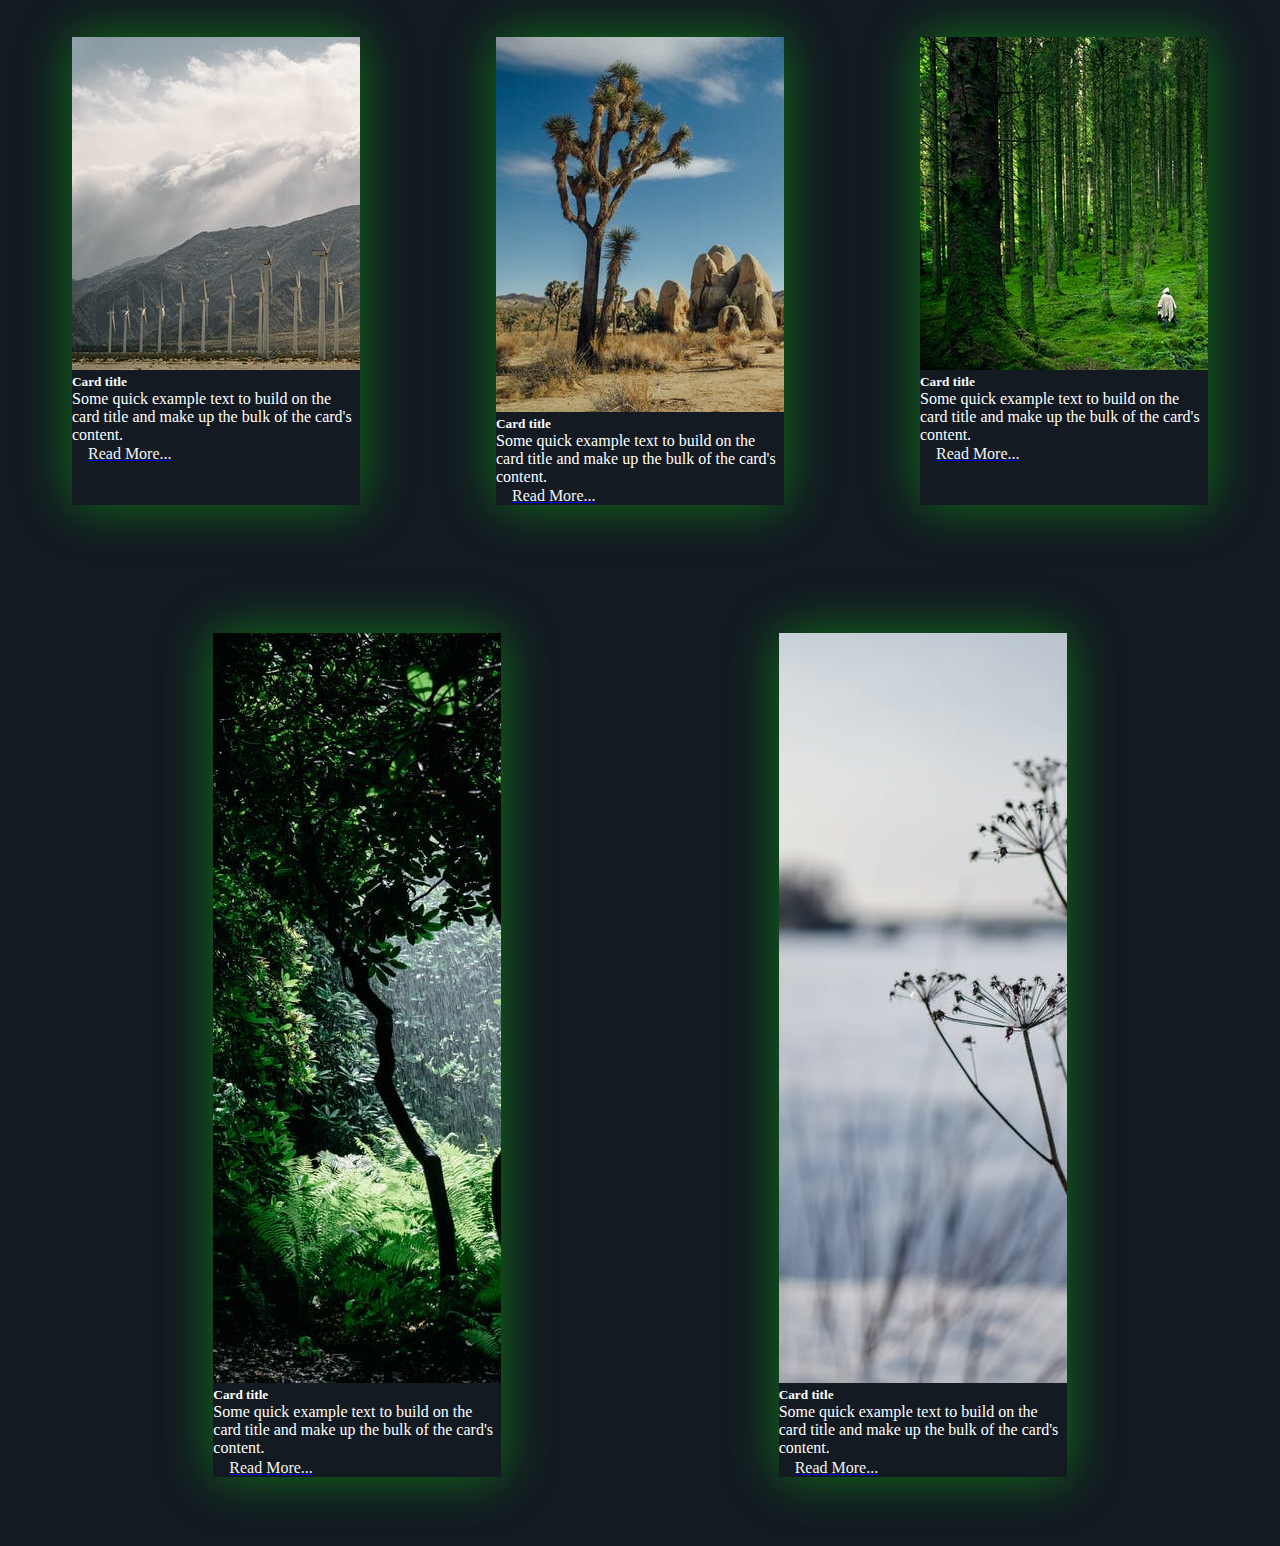
==== commit 6c562cd4: "slide ins and sound effect" ====
--- a/templates/index.html
+++ b/templates/index.html
@@ -16,127 +16,171 @@
         <script src="https://cdn.jsdelivr.net/npm/bootstrap@5.1.1/dist/js/bootstrap.bundle.min.js"
             integrity="sha384-/bQdsTh/da6pkI1MST/rWKFNjaCP5gBSY4sEBT38Q/9RBh9AH40zEOg7Hlq2THRZ"
             crossorigin="anonymous"></script>
-
-        <!-- Custom Stylesheets -->
         <link rel="stylesheet" href="../static/css/index.css" />
         <link rel="stylesheet" href="../static/css/cards.css" />
         <link rel="stylesheet" href="../static/css/buttonAnimations.css" />
-
-        <!-- Custom Fonts -->
-        <link rel="preconnect" href="https://fonts.googleapis.com">
-        <link rel="preconnect" href="https://fonts.gstatic.com" crossorigin>
-        <link href="https://fonts.googleapis.com/css2?family=Exo:ital,wght@0,100;0,200;0,300;1,100;1,300&display=swap"
-            rel="stylesheet">
+        <link rel="stylesheet" href="../static/css/fadeIns.css" />
         <title>Avenir - Webisite</title>
     </head>
 
     <body>
-        <div class="container-fluid p-0 wrapper">
-            <section class="banner-section parallax banner">
+        <div id="base-container" class="container-fluid p-0">
+            <div class="banner">
+                <video autoplay muted loop src="../assets/home.mp4"></video>
                 <h1 class="avenir">
                     This is Avenir
                 </h1>
-            </section>
-            <section class="section static">
-                <div class="fcontainer" style="margin-bottom: 20%;">
-                    <div class="card item" style="width: 18rem">
-                        <img class="card-img-top" src="../assets/card1.jpeg" alt="Card image cap" />
-                        <div class="card-body">
-                            <h5 class="card-title">Card title</h5>
-                            <p class="card-text">
-                                Some quick example text to build on the card title and make up the
-                                bulk of the card's content.
-                            </p>
-                            <a href="#" class="btn button"><span>Read More...</span></a>
-                        </div>
+            </div>
+            <div class="row justify-content-center align-items-center">
+                <div class="col mx-3 my-3 fade-in-left slide-in">
+                    <div class="fade-in-right slide-in fade-img">
+                        <audio id="fade-audio-top-1">
+                            <source  src="../assets/audio/fade-audio1.mp3">
+                        </audio>
+                        <audio id="fade-audio-bottom-1" src="../assets/audio/fade-bottom-audio1.mp3"></audio>
+                        <img id="fade-img-top-1" class="img-fluid top-img"
+                            src="https://thehill.com/sites/default/files/ca_carbonemissions_040320istock.jpg"
+                            alt="Carbon Emmisions" />
+                        <img id="fade-img-bottom-1" class="img-fluid bottom-img" src="../assets/grey-green2.jpg" alt="Carbon Emmisions" />
                     </div>
-                    <div class="card item" style="width: 18rem">
-                        <img class="card-img-top" src="../assets/card2.jpeg" alt="Card image cap" />
-                        <div class="card-body">
-                            <h5 class="card-title">Card title</h5>
-                            <p class="card-text">
-                                Some quick example text to build on the card title and make up the
-                                bulk of the card's content.
-                            </p>
-                            <a href="#" class="btn button"><span>Read More...</span></a>
-                        </div>
+                </div>
+                <div class="col mx-3 my-3 fade-in-right slide-in">
+                    <p>
+                        It's been a 100 years since Humans stopped using carbon based sources of Energy and the Earth
+                        has flourished ever since. The modernization due to the previously non-conventional resources of
+                        energy has restored the planets to it's fullest, and evolved us to a level 3 civilization
+                    </p>
+                </div>
+
+                <div class="w-100"></div>
+
+                <div class="col mx-3 my-3 fade-in-left slide-in">
+                    <p>
+                        Lorem ipsum, dolor sit amet consectetur adipisicing elit. Fuga et saepe suscipit vero hic
+                        dolorum iusto, voluptatibus minus quidem quae natus adipisci accusantium debitis dignissimos!
+                        Commodi necessitatibus quibusdam obcaecati hic!
+                    </p>
+                </div>
+                <div class="col mx-3 my-3 fade-in-right slide-in">
+                    <img src="../assets/grey-green2.jpg" alt="" class="img-fluid img-thumbnail" />
+                </div>
+
+                <div class="w-100"></div>
+
+                <div class="col mx-3 my-3 fade-in-left slide-in">
+                    <img src="../assets/grey-green2.jpg" alt="" class="img-fluid img-thumbnail" />
+                </div>
+                <div class="col mx-3 my-3 fade-in-right slide-in">
+                    <p>
+                        Lorem ipsum dolor sit amet consectetur adipisicing elit. Ratione rem accusantium dignissimos
+                        excepturi, expedita laboriosam, doloremque, culpa voluptas dolor consectetur deleniti facilis
+                        enim voluptates sequi nulla nisi! Dolorum, consequatur quod.
+                    </p>
+                </div>
+            </div>
+            <div class="bg-transparent" style="height: 40vh;"></div>
+            <div class="fcontainer">
+                <div class="card item" style="width: 18rem">
+                    <img class="card-img-top" src="../assets/card1.jpeg" alt="Card image cap" />
+                    <div class="card-body">
+                        <h5 class="card-title">Card title</h5>
+                        <p class="card-text">
+                            Some quick example text to build on the card title and make up the
+                            bulk of the card's content.
+                        </p>
+                        <a href="#" class="btn button"><span>Read More...</span></a>
                     </div>
-                    <div class="card item" style="width: 18rem">
-                        <img class="card-img-top" src="../assets/card3.jpeg" alt="Card image cap" />
-                        <div class="card-body">
-                            <h5 class="card-title">Card title</h5>
-                            <p class="card-text">
-                                Some quick example text to build on the card title and make up the
-                                bulk of the card's content.
-                            </p>
-                            <a href="#" class="btn button"><span>Read More...</span></a>
-                        </div>
+                </div>
+                <div class="card item" style="width: 18rem">
+                    <img class="card-img-top" src="../assets/card2.jpeg" alt="Card image cap" />
+                    <div class="card-body">
+                        <h5 class="card-title">Card title</h5>
+                        <p class="card-text">
+                            Some quick example text to build on the card title and make up the
+                            bulk of the card's content.
+                        </p>
+                        <a href="#" class="btn button"><span>Read More...</span></a>
                     </div>
-                    <div class="card item" style="width: 18rem">
-                        <img class="card-img-top" src="../assets/card4.jpeg" alt="Card image cap" />
-                        <div class="card-body">
-                            <h5 class="card-title">Card title</h5>
-                            <p class="card-text">
-                                Some quick example text to build on the card title and make up the
-                                bulk of the card's content.
-                            </p>
-                            <a href="#" class="btn button"><span>Read More...</span></a>
-                        </div>
+                </div>
+                <div class="card item" style="width: 18rem">
+                    <img class="card-img-top" src="../assets/card3.jpeg" alt="Card image cap" />
+                    <div class="card-body">
+                        <h5 class="card-title">Card title</h5>
+                        <p class="card-text">
+                            Some quick example text to build on the card title and make up the
+                            bulk of the card's content.
+                        </p>
+                        <a href="#" class="btn button"><span>Read More...</span></a>
                     </div>
-                    <div class="card item" style="width: 18rem">
-                        <img class="card-img-top" src="../assets/card5.jpeg" alt="Card image cap" />
-                        <div class="card-body">
-                            <h5 class="card-title">Card title</h5>
-                            <p class="card-text">
-                                Some quick example text to build on the card title and make up the
-                                bulk of the card's content.
-                            </p>
-                            <a href="#" class="btn button"><span>Read More...</span></a>
-                        </div>
+                </div>
+                <div class="card item" style="width: 18rem">
+                    <img class="card-img-top" src="../assets/card4.jpeg" alt="Card image cap" />
+                    <div class="card-body">
+                        <h5 class="card-title">Card title</h5>
+                        <p class="card-text">
+                            Some quick example text to build on the card title and make up the
+                            bulk of the card's content.
+                        </p>
+                        <a href="#" class="btn button"><span>Read More...</span></a>
                     </div>
-                    <div class="card item" style="width: 18rem">
-                        <img class="card-img-top" src="../assets/card6.jpg" alt="Card image cap" />
-                        <div class="card-body">
-                            <h5 class="card-title">Card title</h5>
-                            <p class="card-text">
-                                Some quick example text to build on the card title and make up the
-                                bulk of the card's content.
-                            </p>
-                            <a href="#" class="btn button"><span>Read More...</span></a>
-                        </div>
+                </div>
+                <div class="card item" style="width: 18rem">
+                    <img class="card-img-top" src="../assets/card5.jpeg" alt="Card image cap" />
+                    <div class="card-body">
+                        <h5 class="card-title">Card title</h5>
+                        <p class="card-text">
+                            Some quick example text to build on the card title and make up the
+                            bulk of the card's content.
+                        </p>
+                        <a href="#" class="btn button"><span>Read More...</span></a>
                     </div>
-            </section>
+                </div>
+                <div class="card item" style="width: 18rem">
+                    <img class="card-img-top" src="../assets/card6.jpg" alt="Card image cap" />
+                    <div class="card-body">
+                        <h5 class="card-title">Card title</h5>
+                        <p class="card-text">
+                            Some quick example text to build on the card title and make up the
+                            bulk of the card's content.
+                        </p>
+                        <a href="#" class="btn button"><span>Read More...</span></a>
+                    </div>
+                </div>
+            </div>
+            <div class="fcontainer">
+                <div class="card item" style="width: 18rem">
+                    <img class="card-img-top" src="../assets/card7.jpeg" alt="Card image cap" />
+                    <div class="card-body">
+                        <h5 class="card-title">Card title</h5>
+                        <p class="card-text">
+                            Some quick example text to build on the card title and make up the
+                            bulk of the card's content.
+                        </p>
+                        <a href="#" class="btn button"><span>Read More...</span></a>
+                    </div>
+                </div>
+                <div class="card item" style="width: 18rem">
+                    <img class="card-img-top" src="../assets/card8.jpeg" alt="Card image cap" />
+                    <div class="card-body">
+                        <h5 class="card-title">Card title</h5>
+                        <p class="card-text">
+                            Some quick example text to build on the card title and make up the
+                            bulk of the card's content.
+                        </p>
+                        <a href="#" class="btn button"><span>Read More...</span></a>
+                    </div>
+                </div>
+            </div>
+        </div>
 
-            <section class="section parallax bg-2">
-                <h1>Test</h1>
-            </section>
-        
-            <section class="fcontainer section static">
-                    <div class="card item" style="width: 18rem">
-                        <img class="card-img-top" src="../assets/card7.jpeg" alt="Card image cap" />
-                        <div class="card-body">
-                            <h5 class="card-title">Card title</h5>
-                            <p class="card-text">
-                                Some quick example text to build on the card title and make up the
-                                bulk of the card's content.
-                            </p>
-                            <a href="#" class="btn button"><span>Read More...</span></a>
-                        </div>
-                    </div>
-                    <div class="card item" style="width: 18rem">
-                        <img class="card-img-top" src="../assets/card8.jpeg" alt="Card image cap" />
-                        <div class="card-body">
-                            <h5 class="card-title">Card title</h5>
-                            <p class="card-text">
-                                Some quick example text to build on the card title and make up the
-                                bulk of the card's content.
-                            </p>
-                            <a href="#" class="btn button"><span>Read More...</span></a>
-                        </div>
-                    </div>
-            </section>
-            
-        </div>
+        <!-- JQuery CDN -->
+        <!-- <script
+        src="https://code.jquery.com/jquery-3.6.0.js"
+        integrity="sha256-H+K7U5CnXl1h5ywQfKtSj8PCmoN9aaq30gDh27Xc0jk="
+        crossorigin="anonymous"></script> -->
+
+        <!-- Custom JS Scripts for this page -->
+        <script src="../static/js/fadeIns.js"></script>
     </body>
 
 </html>--- a/static/css/index.css
+++ b/static/css/index.css
@@ -1,7 +1,7 @@
 :root {
-	--animation-width: 80%;
-	--animation-height: 10%;
-	--animation-border-color: white;
+    --animation-width:80%;
+    --animation-height:10%;
+    --animation-border-color: white;
 }
 
 * {
@@ -10,9 +10,19 @@
 	box-sizing: border-box;
 	/* background-color:#D8D8D8 ; */
 	background-color: #131a22;
-	font-family: "Exo", sans-serif;
+	overflow-x: hidden;
 }
 
+.banner {
+	width: 100%;
+	height: 100%;
+}
+
+.banner video {
+	width: 100%;
+	height: 100%;
+	object-fit: cover;
+}
 .fcontainer {
 	display: flex;
 	margin-top: 0;
@@ -31,54 +41,13 @@
 	left: 50%;
 	margin-left: -100px;
 	background-color: transparent;
-	font-family: avenir;
+	font-family: "Avenir", sans-serif;
 }
 
-/* Parallax CSS */
-.wrapper {
-	height: 100vh;
-	overflow-x: hidden;
-	overflow-y: auto;
-	perspective: 2px;
-}
-
-.section {
-	position: relative;
-	height: 100vh;
-	display: flex;
-	align-items: center;
-	justify-content: center;
-	background-color: transparent;
-}
-.banner-section {
-	position: relative;
-	height: 130vh;
-	display: flex;
-	align-items: center;
-	justify-content: center;
-	background-color: transparent;	
-}
-.parallax::after {
-	content: "";
-	position: absolute;
-	top: 0;
-	right: 0;
-	bottom: 0;
-	left: 0;
-	transform: translateZ(-1px) scale(1.5);
-	background-size: 100%;
-	z-index: -1;
-}
-.static {
-	background: black;
-	color: white;
-}
-.banner::after {
-	width: 100%;
-	height: 100%;
-	background-image: url(../../assets/home.gif);
-}
-
-.bg-2::after {
-	background-image: url("https://placekitten.com/g/800/600");
-}
+#base-container {
+	background: url(https://www.munichre.com/topics-online/en/digitalisation/tech-trend-radar-future-technologies-2019/_jcr_content/teaser/teaser16x9.png);
+	background-repeat: no-repeat;
+	background-attachment: fixed;
+	background-position: center center;
+	background-size: cover;
+}--- a/static/css/cards.css
+++ b/static/css/cards.css
@@ -1,17 +1,14 @@
 .card {
-    height: 25rem;
-	text-size-adjust: 0.2rem;
-}
-
-.card-img-top {
-	height: 40%;
+	overflow: hidden;
 }
 
 .card-title,
 .card-text {
+	overflow: hidden;
 	color: white;
 }
 .card.item {
+	
 	box-shadow: 0 0 3rem rgba(13, 201, 13, 0.493);
 	border: rgb(31, 192, 31);
 	transition: all 0.5s cubic-bezier(0.075, 0.82, 0.165, 1);
--- a/static/css/fadeIns.css
+++ b/static/css/fadeIns.css
@@ -0,0 +1,38 @@
+.fade-in-left {
+	transition: translateY(-50%);
+}
+.fade-in-right {
+	transition: translateY(50%);
+}
+
+.fade-in-left,
+.fade-in-right {
+	color: whitesmoke;
+	font-family: "Avenir", monospace;
+	opacity: 0;
+	transition: opacity 250ms ease-in, transform 400ms ease-in;
+}
+.fade-in-left.appear,
+.fade-in-right.appear {
+	transform: translateY(0);
+	opacity: 1;
+}
+.fade-img {
+	overflow: hidden;
+	border: 5px solid whitesmoke;
+	border-radius: 1%;
+}
+.top-img {
+	opacity: 1;
+	z-index: 2;
+	transition: opacity 2s ease-in-out;
+}
+.bottom-img {
+	z-index: -1;
+	position: absolute;
+	top: 0;
+	left: 0;
+}
+.top-img:hover {
+	opacity: 0;
+}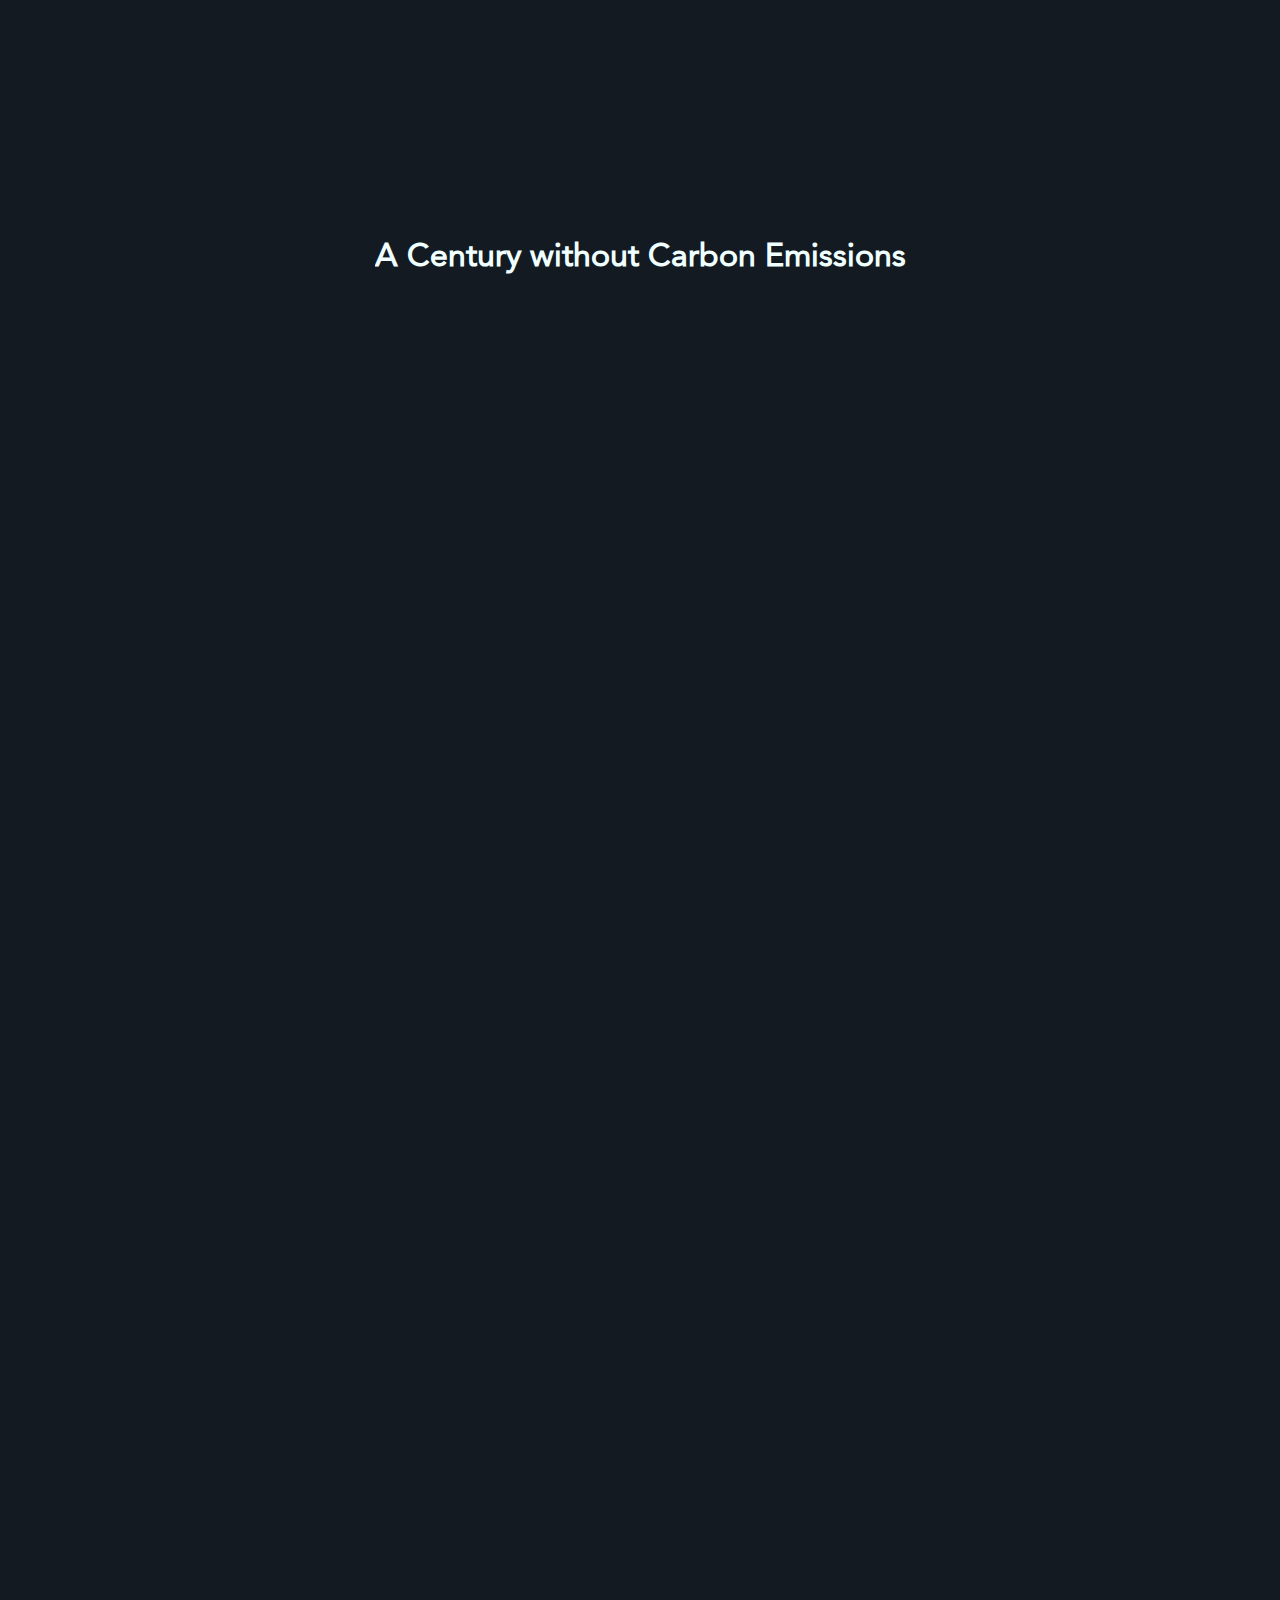
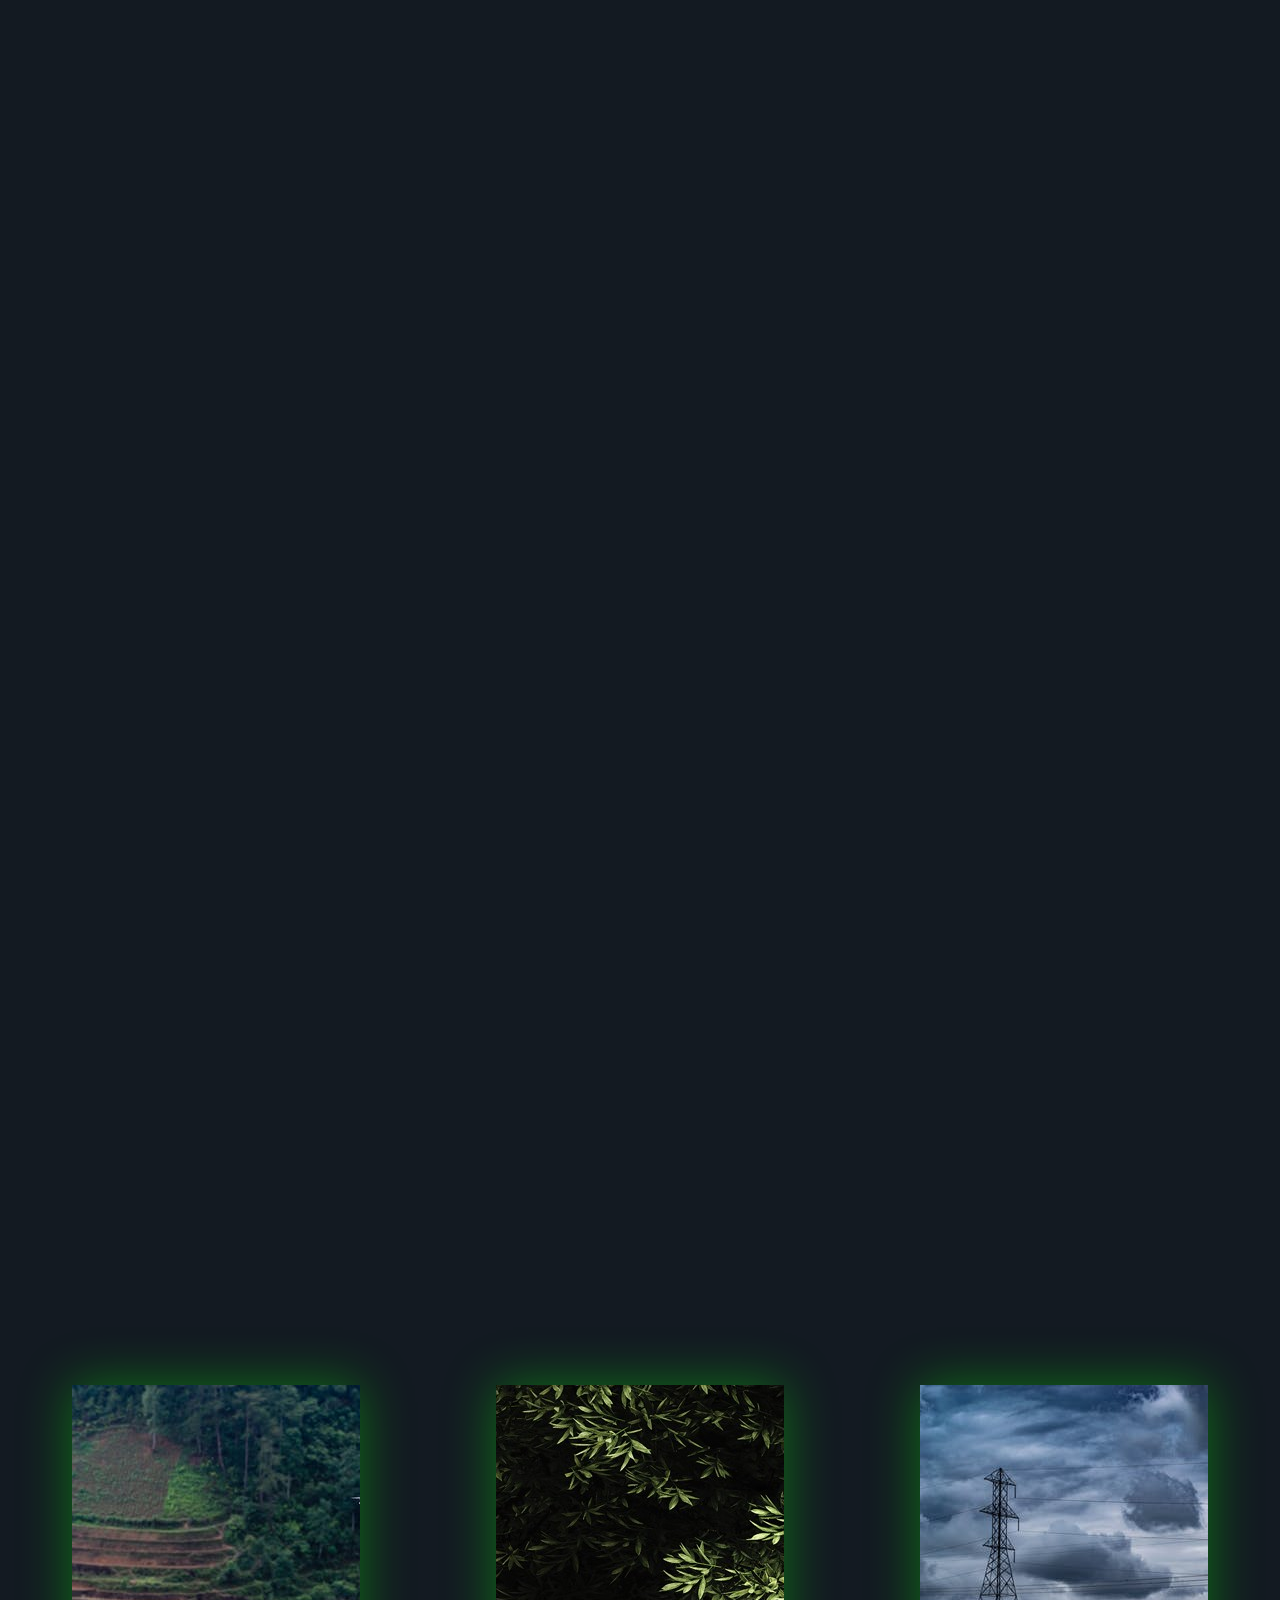
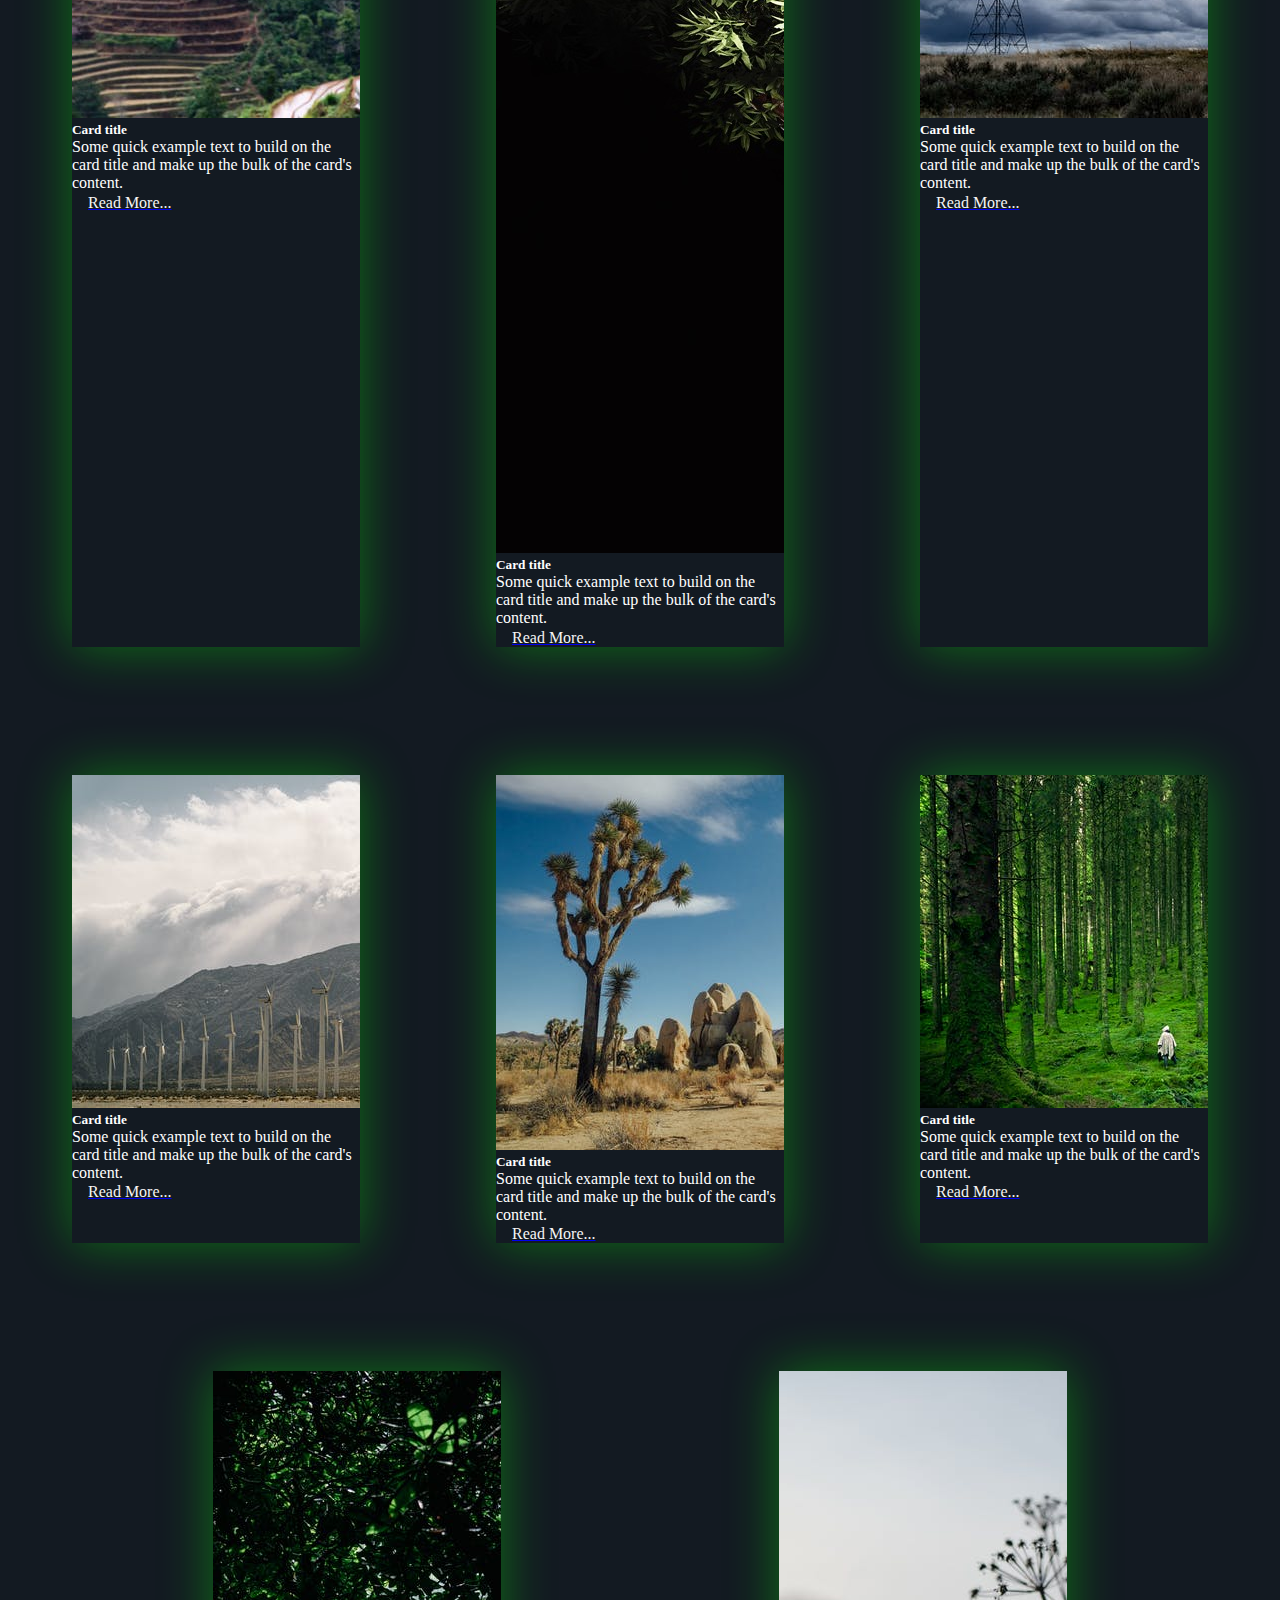
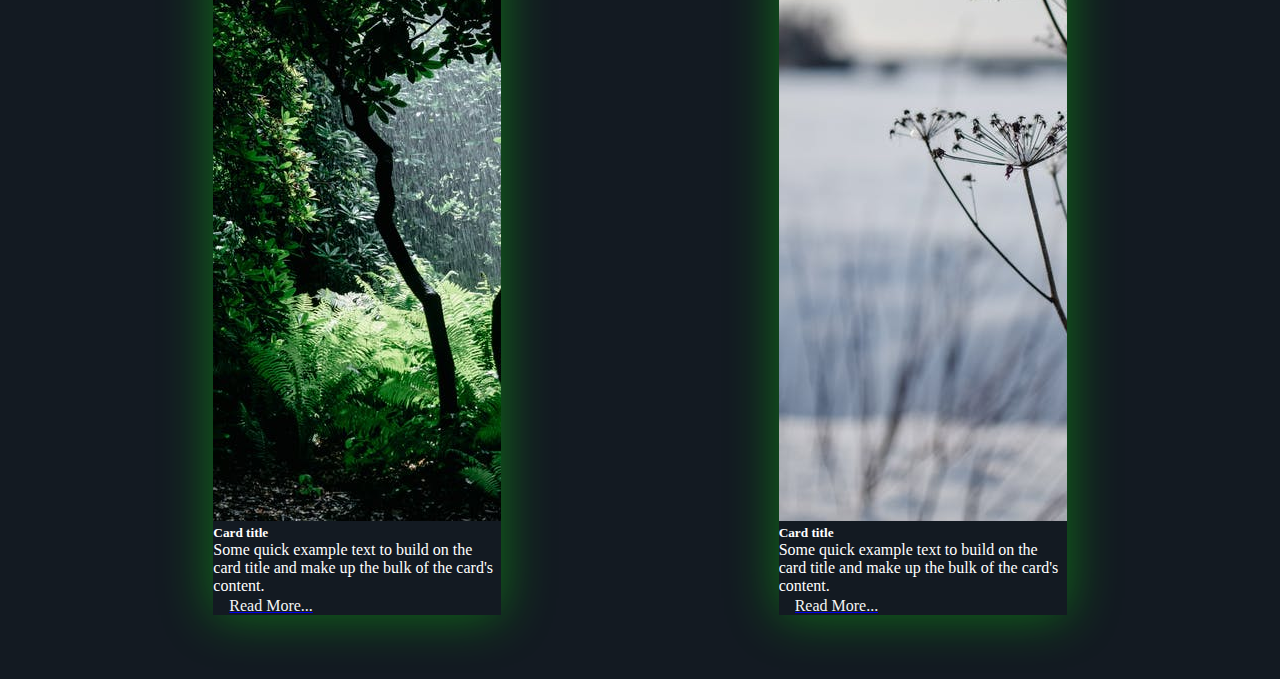
==== commit 15411607: "banner modifications and fade ins" ====
--- a/templates/index.html
+++ b/templates/index.html
@@ -24,24 +24,23 @@
     </head>
 
     <body>
+        <div class="banner">
+            <video autoplay muted loop src="../assets/home.mp4"></video>
+            <!-- The header content -->
+                <h1 class="banner-heading display-2">A Century without Carbon Emissions</h1>
+        </div>
         <div id="base-container" class="container-fluid p-0">
-            <div class="banner">
-                <video autoplay muted loop src="../assets/home.mp4"></video>
-                <h1 class="avenir">
-                    This is Avenir
-                </h1>
-            </div>
             <div class="row justify-content-center align-items-center">
-                <div class="col mx-3 my-3 fade-in-left slide-in">
-                    <div class="fade-in-right slide-in fade-img">
-                        <audio id="fade-audio-top-1">
-                            <source  src="../assets/audio/fade-audio1.mp3">
+                <div class="col mx-3 my-3">
+                    <div class="fade-in-left slide-in fade-img">
+                        <audio>
+                            <source src="../assets/audio/fade-audio1.mp3">
                         </audio>
-                        <audio id="fade-audio-bottom-1" src="../assets/audio/fade-bottom-audio1.mp3"></audio>
                         <img id="fade-img-top-1" class="img-fluid top-img"
                             src="https://thehill.com/sites/default/files/ca_carbonemissions_040320istock.jpg"
-                            alt="Carbon Emmisions" />
-                        <img id="fade-img-bottom-1" class="img-fluid bottom-img" src="../assets/grey-green2.jpg" alt="Carbon Emmisions" />
+                            alt="Carbon Emissions" />
+                        <img id="fade-img-bottom-1" class="img-fluid bottom-img" src="../assets/grey-green2.jpg"
+                            alt="Carbon Emissions" />
                     </div>
                 </div>
                 <div class="col mx-3 my-3 fade-in-right slide-in">
@@ -62,6 +61,9 @@
                     </p>
                 </div>
                 <div class="col mx-3 my-3 fade-in-right slide-in">
+                    <audio>
+                        <source src="../assets/audio/fade-top-audio1.mp3">
+                    </audio>
                     <img src="../assets/grey-green2.jpg" alt="" class="img-fluid img-thumbnail" />
                 </div>
 
--- a/static/css/index.css
+++ b/static/css/index.css
@@ -1,7 +1,7 @@
 :root {
-    --animation-width:80%;
-    --animation-height:10%;
-    --animation-border-color: white;
+	--animation-width: 80%;
+	--animation-height: 10%;
+	--animation-border-color: white;
 }
 
 * {
@@ -13,15 +13,39 @@
 	overflow-x: hidden;
 }
 
+@font-face {
+	font-family: "Avenir";
+	src: url(../../assets/fonts/AvenirLTStd-Roman.otf)
+			format("opentype"),
+		url(../../assets/fonts/AvenirLTStd-Black.otf)
+			format("opentype"),
+		url(../../assets/fonts/AvenirLTStd-Book.otf)
+			format("opentype");
+}
+
 .banner {
+	position: relative;
+	display: flex;
+	justify-content: center;
+	align-items: center;
 	width: 100%;
-	height: 100%;
+	height: 100vh;
+	top: 0%;
 }
 
 .banner video {
+	position: absolute;
 	width: 100%;
 	height: 100%;
 	object-fit: cover;
+}
+.banner-heading {
+	margin-top: -30%;
+	position: inherit;
+	background-color: transparent;
+	opacity: 1;
+	color: azure;
+	font-family: "Avenir";
 }
 .fcontainer {
 	display: flex;
@@ -39,6 +63,7 @@
 	position: absolute;
 	top: 30%;
 	left: 50%;
+	align-self: center;
 	margin-left: -100px;
 	background-color: transparent;
 	font-family: "Avenir", sans-serif;
@@ -50,4 +75,4 @@
 	background-attachment: fixed;
 	background-position: center center;
 	background-size: cover;
-}+}
--- a/static/css/fadeIns.css
+++ b/static/css/fadeIns.css
@@ -21,18 +21,20 @@
 	overflow: hidden;
 	border: 5px solid whitesmoke;
 	border-radius: 1%;
+	object-fit: contain;
 }
 .top-img {
 	opacity: 1;
 	z-index: 2;
-	transition: opacity 2s ease-in-out;
+	transition: opacity 3s ease-in-out;
 }
 .bottom-img {
 	z-index: -1;
 	position: absolute;
 	top: 0;
 	left: 0;
+	size: inherit;
 }
 .top-img:hover {
-	opacity: 0;
+	opacity: 1;
 }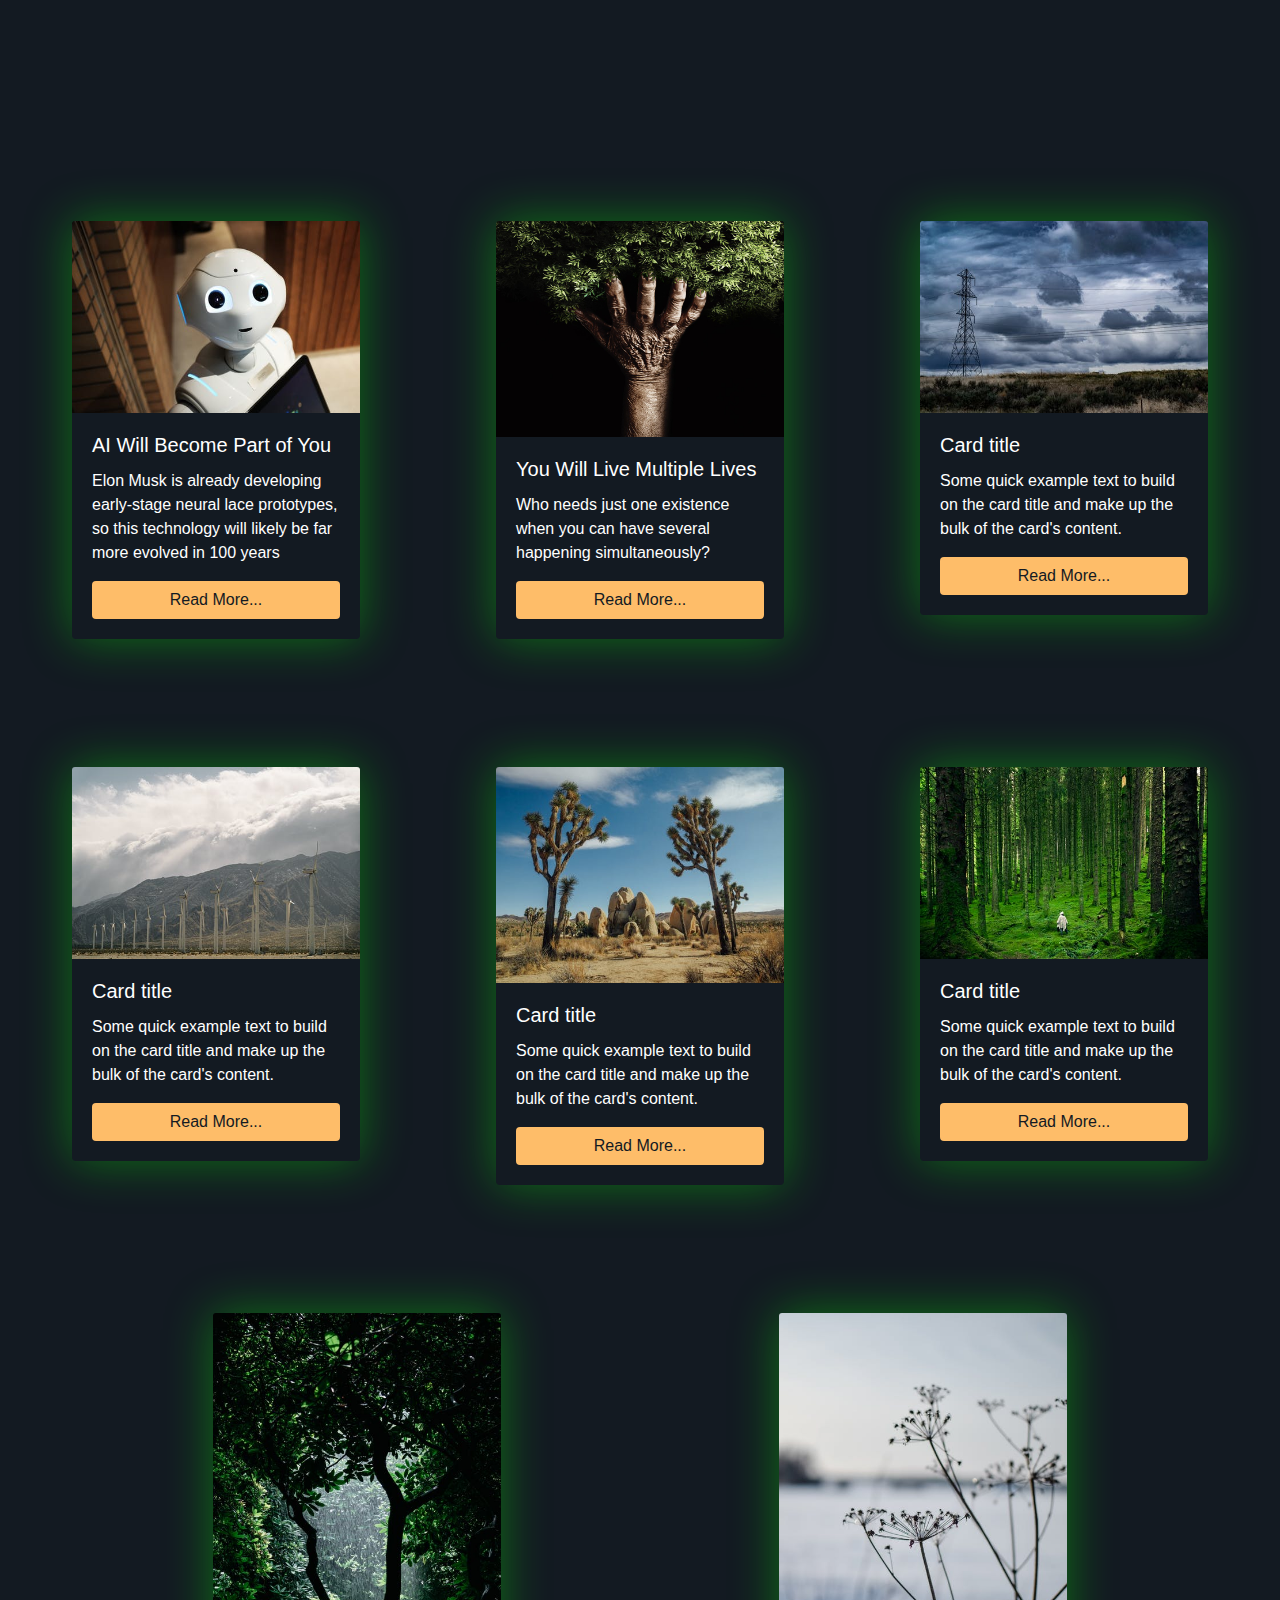
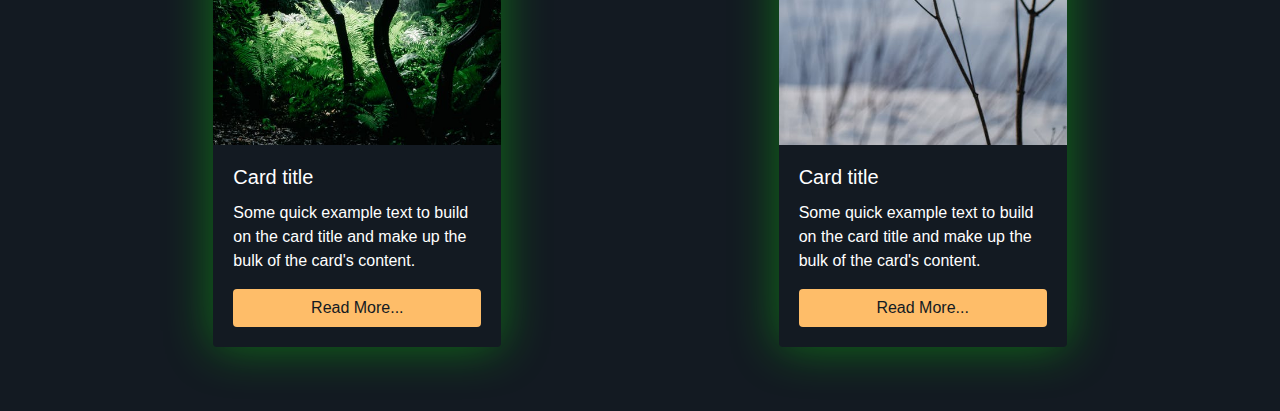
==== commit fbd14146: "added articles" ====
--- a/templates/index.html
+++ b/templates/index.html
@@ -1,188 +1,126 @@
 <!DOCTYPE html>
 <html lang="en">
+  <head>
+    <meta charset="UTF-8" />
+    <meta http-equiv="X-UA-Compatible" content="IE=edge" />
+    <meta name="viewport" content="width=device-width, initial-scale=1.0" />
 
-    <head>
-        <meta charset="UTF-8" />
-        <meta http-equiv="X-UA-Compatible" content="IE=edge" />
-        <meta name="viewport" content="width=device-width, initial-scale=1.0" />
+    <!-- Favicon -->
+    <link rel="shortcut icon" href="../assets/favicon.ico" type="image/x-icon">
 
-        <!-- Favicon -->
-        <link rel="shortcut icon" href="../assets/favicon.ico" type="image/x-icon">
+    <!-- Bootstrap CDN -->
+    <link rel="stylesheet" href="https://stackpath.bootstrapcdn.com/bootstrap/4.3.1/css/bootstrap.min.css" integrity="sha384-ggOyR0iXCbMQv3Xipma34MD+dH/1fQ784/j6cY/iJTQUOhcWr7x9JvoRxT2MZw1T" crossorigin="anonymous">
+    <link rel="stylesheet" href="../static/css/index.css" />
+    <link rel="stylesheet" href="../static/css/cards.css" />
+    <!-- <link rel="stylesheet" href="../static/css/buttonAnimations.css" /> -->
+    <link rel="stylesheet" href="https://unpkg.com/aos@next/dist/aos.css" />
 
-        <!-- Bootstrap CDN -->
-        <link href="https://cdn.jsdelivr.net/npm/bootstrap@5.1.1/dist/css/bootstrap.min.css" rel="stylesheet"
-            integrity="sha384-F3w7mX95PdgyTmZZMECAngseQB83DfGTowi0iMjiWaeVhAn4FJkqJByhZMI3AhiU"
-            crossorigin="anonymous" />
-        <script src="https://cdn.jsdelivr.net/npm/bootstrap@5.1.1/dist/js/bootstrap.bundle.min.js"
-            integrity="sha384-/bQdsTh/da6pkI1MST/rWKFNjaCP5gBSY4sEBT38Q/9RBh9AH40zEOg7Hlq2THRZ"
-            crossorigin="anonymous"></script>
-        <link rel="stylesheet" href="../static/css/index.css" />
-        <link rel="stylesheet" href="../static/css/cards.css" />
-        <link rel="stylesheet" href="../static/css/buttonAnimations.css" />
-        <link rel="stylesheet" href="../static/css/fadeIns.css" />
-        <title>Avenir - Webisite</title>
-    </head>
+    <title>Avenir - Webisite</title>
+  </head>
 
-    <body>
-        <div class="banner">
-            <video autoplay muted loop src="../assets/home.mp4"></video>
-            <!-- The header content -->
-                <h1 class="banner-heading display-2">A Century without Carbon Emissions</h1>
+  <body>
+    <div class="banner">
+      <video autoplay muted loop src="../assets/home.mp4"></video>
+      <h1 class="avenir">
+          This is Avenir
+      </h1>
+    </div>
+    <div class="fcontainer">
+      <div class="card item" style="width: 18rem">
+        <img class="card-img-top" src="../assets/AI.jpeg" alt="Card image cap" />
+        <div class="card-body">
+          <h5 class="card-title">AI Will Become Part of You</h5>
+          <p class="card-text">
+            Elon Musk is already developing early-stage neural lace prototypes, so this technology will likely be far more evolved in 100 years
+          </p>
+          <a href="article1.html" class="btn button"><span>Read More...</span></a>
         </div>
-        <div id="base-container" class="container-fluid p-0">
-            <div class="row justify-content-center align-items-center">
-                <div class="col mx-3 my-3">
-                    <div class="fade-in-left slide-in fade-img">
-                        <audio>
-                            <source src="../assets/audio/fade-audio1.mp3">
-                        </audio>
-                        <img id="fade-img-top-1" class="img-fluid top-img"
-                            src="https://thehill.com/sites/default/files/ca_carbonemissions_040320istock.jpg"
-                            alt="Carbon Emissions" />
-                        <img id="fade-img-bottom-1" class="img-fluid bottom-img" src="../assets/grey-green2.jpg"
-                            alt="Carbon Emissions" />
-                    </div>
-                </div>
-                <div class="col mx-3 my-3 fade-in-right slide-in">
-                    <p>
-                        It's been a 100 years since Humans stopped using carbon based sources of Energy and the Earth
-                        has flourished ever since. The modernization due to the previously non-conventional resources of
-                        energy has restored the planets to it's fullest, and evolved us to a level 3 civilization
-                    </p>
-                </div>
-
-                <div class="w-100"></div>
-
-                <div class="col mx-3 my-3 fade-in-left slide-in">
-                    <p>
-                        Lorem ipsum, dolor sit amet consectetur adipisicing elit. Fuga et saepe suscipit vero hic
-                        dolorum iusto, voluptatibus minus quidem quae natus adipisci accusantium debitis dignissimos!
-                        Commodi necessitatibus quibusdam obcaecati hic!
-                    </p>
-                </div>
-                <div class="col mx-3 my-3 fade-in-right slide-in">
-                    <audio>
-                        <source src="../assets/audio/fade-top-audio1.mp3">
-                    </audio>
-                    <img src="../assets/grey-green2.jpg" alt="" class="img-fluid img-thumbnail" />
-                </div>
-
-                <div class="w-100"></div>
-
-                <div class="col mx-3 my-3 fade-in-left slide-in">
-                    <img src="../assets/grey-green2.jpg" alt="" class="img-fluid img-thumbnail" />
-                </div>
-                <div class="col mx-3 my-3 fade-in-right slide-in">
-                    <p>
-                        Lorem ipsum dolor sit amet consectetur adipisicing elit. Ratione rem accusantium dignissimos
-                        excepturi, expedita laboriosam, doloremque, culpa voluptas dolor consectetur deleniti facilis
-                        enim voluptates sequi nulla nisi! Dolorum, consequatur quod.
-                    </p>
-                </div>
-            </div>
-            <div class="bg-transparent" style="height: 40vh;"></div>
-            <div class="fcontainer">
-                <div class="card item" style="width: 18rem">
-                    <img class="card-img-top" src="../assets/card1.jpeg" alt="Card image cap" />
-                    <div class="card-body">
-                        <h5 class="card-title">Card title</h5>
-                        <p class="card-text">
-                            Some quick example text to build on the card title and make up the
-                            bulk of the card's content.
-                        </p>
-                        <a href="#" class="btn button"><span>Read More...</span></a>
-                    </div>
-                </div>
-                <div class="card item" style="width: 18rem">
-                    <img class="card-img-top" src="../assets/card2.jpeg" alt="Card image cap" />
-                    <div class="card-body">
-                        <h5 class="card-title">Card title</h5>
-                        <p class="card-text">
-                            Some quick example text to build on the card title and make up the
-                            bulk of the card's content.
-                        </p>
-                        <a href="#" class="btn button"><span>Read More...</span></a>
-                    </div>
-                </div>
-                <div class="card item" style="width: 18rem">
-                    <img class="card-img-top" src="../assets/card3.jpeg" alt="Card image cap" />
-                    <div class="card-body">
-                        <h5 class="card-title">Card title</h5>
-                        <p class="card-text">
-                            Some quick example text to build on the card title and make up the
-                            bulk of the card's content.
-                        </p>
-                        <a href="#" class="btn button"><span>Read More...</span></a>
-                    </div>
-                </div>
-                <div class="card item" style="width: 18rem">
-                    <img class="card-img-top" src="../assets/card4.jpeg" alt="Card image cap" />
-                    <div class="card-body">
-                        <h5 class="card-title">Card title</h5>
-                        <p class="card-text">
-                            Some quick example text to build on the card title and make up the
-                            bulk of the card's content.
-                        </p>
-                        <a href="#" class="btn button"><span>Read More...</span></a>
-                    </div>
-                </div>
-                <div class="card item" style="width: 18rem">
-                    <img class="card-img-top" src="../assets/card5.jpeg" alt="Card image cap" />
-                    <div class="card-body">
-                        <h5 class="card-title">Card title</h5>
-                        <p class="card-text">
-                            Some quick example text to build on the card title and make up the
-                            bulk of the card's content.
-                        </p>
-                        <a href="#" class="btn button"><span>Read More...</span></a>
-                    </div>
-                </div>
-                <div class="card item" style="width: 18rem">
-                    <img class="card-img-top" src="../assets/card6.jpg" alt="Card image cap" />
-                    <div class="card-body">
-                        <h5 class="card-title">Card title</h5>
-                        <p class="card-text">
-                            Some quick example text to build on the card title and make up the
-                            bulk of the card's content.
-                        </p>
-                        <a href="#" class="btn button"><span>Read More...</span></a>
-                    </div>
-                </div>
-            </div>
-            <div class="fcontainer">
-                <div class="card item" style="width: 18rem">
-                    <img class="card-img-top" src="../assets/card7.jpeg" alt="Card image cap" />
-                    <div class="card-body">
-                        <h5 class="card-title">Card title</h5>
-                        <p class="card-text">
-                            Some quick example text to build on the card title and make up the
-                            bulk of the card's content.
-                        </p>
-                        <a href="#" class="btn button"><span>Read More...</span></a>
-                    </div>
-                </div>
-                <div class="card item" style="width: 18rem">
-                    <img class="card-img-top" src="../assets/card8.jpeg" alt="Card image cap" />
-                    <div class="card-body">
-                        <h5 class="card-title">Card title</h5>
-                        <p class="card-text">
-                            Some quick example text to build on the card title and make up the
-                            bulk of the card's content.
-                        </p>
-                        <a href="#" class="btn button"><span>Read More...</span></a>
-                    </div>
-                </div>
-            </div>
+      </div>
+      <div class="card item" style="width: 18rem">
+        <img class="card-img-top" src="../assets/card2.jpeg" alt="Card image cap" />
+        <div class="card-body">
+          <h5 class="card-title">You Will Live Multiple Lives</h5>
+          <p class="card-text">
+            Who needs just one existence when you can have several happening simultaneously?
+          </p>
+          <a href="article2.html" class="btn button"><span>Read More...</span></a>
         </div>
-
-        <!-- JQuery CDN -->
-        <!-- <script
-        src="https://code.jquery.com/jquery-3.6.0.js"
-        integrity="sha256-H+K7U5CnXl1h5ywQfKtSj8PCmoN9aaq30gDh27Xc0jk="
-        crossorigin="anonymous"></script> -->
-
-        <!-- Custom JS Scripts for this page -->
-        <script src="../static/js/fadeIns.js"></script>
-    </body>
-
-</html>+      </div>
+      <div class="card item" style="width: 18rem">
+        <img class="card-img-top" src="../assets/card3.jpeg" alt="Card image cap" />
+        <div class="card-body">
+          <h5 class="card-title">Card title</h5>
+          <p class="card-text">
+            Some quick example text to build on the card title and make up the
+            bulk of the card's content.
+          </p>
+          <a href="#" class="btn button"><span>Read More...</span></a>
+        </div>
+      </div>
+      <div class="card item"  style="width: 18rem">
+        <img class="card-img-top" src="../assets/card4.jpeg" alt="Card image cap" />
+        <div class="card-body">
+          <h5 class="card-title">Card title</h5>
+          <p class="card-text">
+            Some quick example text to build on the card title and make up the
+            bulk of the card's content.
+          </p>
+          <a href="#" class="btn button"><span>Read More...</span></a>
+        </div>
+      </div>
+      <div class="card item" style="width: 18rem">
+        <img class="card-img-top" src="../assets/card5.jpeg" alt="Card image cap" />
+        <div class="card-body">
+          <h5 class="card-title">Card title</h5>
+          <p class="card-text">
+            Some quick example text to build on the card title and make up the
+            bulk of the card's content.
+          </p>
+          <a href="#" class="btn button"><span>Read More...</span></a>
+        </div>
+      </div>
+      <div class="card item"  style="width: 18rem">
+        <img class="card-img-top" src="../assets/card6.jpg" alt="Card image cap" />
+        <div class="card-body">
+          <h5 class="card-title">Card title</h5>
+          <p class="card-text">
+            Some quick example text to build on the card title and make up the
+            bulk of the card's content.
+          </p>
+          <a href="#" class="btn button"><span>Read More...</span></a>
+        </div>
+      </div>
+    </div>
+    <div class="fcontainer">
+        <div class="card item" style="width: 18rem">
+          <img class="card-img-top" src="../assets/card7.jpeg" alt="Card image cap" />
+          <div class="card-body">
+            <h5 class="card-title">Card title</h5>
+            <p class="card-text">
+              Some quick example text to build on the card title and make up the
+              bulk of the card's content.
+            </p>
+            <a href="#" class="btn button"><span>Read More...</span></a>
+          </div>
+        </div>
+        <div class="card item" style="width: 18rem">
+          <img class="card-img-top" src="../assets/card8.jpeg" alt="Card image cap" />
+          <div class="card-body">
+            <h5 class="card-title">Card title</h5>
+            <p class="card-text">
+              Some quick example text to build on the card title and make up the
+              bulk of the card's content.
+            </p>
+            <a href="#" class="btn button"><span>Read More...</span></a>
+          </div>
+        </div>
+    </div>
+    <script src="https://unpkg.com/aos@next/dist/aos.js"></script>
+    <script>
+      AOS.init();
+    </script>
+    <script src="https://code.jquery.com/jquery-3.3.1.slim.min.js" integrity="sha384-q8i/X+965DzO0rT7abK41JStQIAqVgRVzpbzo5smXKp4YfRvH+8abtTE1Pi6jizo" crossorigin="anonymous"></script>
+    <script src="https://cdnjs.cloudflare.com/ajax/libs/popper.js/1.14.7/umd/popper.min.js" integrity="sha384-UO2eT0CpHqdSJQ6hJty5KVphtPhzWj9WO1clHTMGa3JDZwrnQq4sF86dIHNDz0W1" crossorigin="anonymous"></script>
+    <script src="https://stackpath.bootstrapcdn.com/bootstrap/4.3.1/js/bootstrap.min.js" integrity="sha384-JjSmVgyd0p3pXB1rRibZUAYoIIy6OrQ6VrjIEaFf/nJGzIxFDsf4x0xIM+B07jRM" crossorigin="anonymous"></script>
+  </body>
+</html>
--- a/static/css/index.css
+++ b/static/css/index.css
@@ -1,51 +1,36 @@
 :root {
-	--animation-width: 80%;
-	--animation-height: 10%;
-	--animation-border-color: white;
+    --animation-width:80%;
+    --animation-height:10%;
+    --animation-border-color: white;
 }
 
 * {
 	margin: 0;
 	padding: 0;
 	box-sizing: border-box;
-	/* background-color:#D8D8D8 ; */
-	background-color: #131a22;
-	overflow-x: hidden;
+	
 }
-
-@font-face {
-	font-family: "Avenir";
-	src: url(../../assets/fonts/AvenirLTStd-Roman.otf)
-			format("opentype"),
-		url(../../assets/fonts/AvenirLTStd-Black.otf)
-			format("opentype"),
-		url(../../assets/fonts/AvenirLTStd-Book.otf)
-			format("opentype");
+body{
+/* background-color:#D8D8D8 ; */
+background-color: #131a22;
 }
 
 .banner {
-	position: relative;
-	display: flex;
-	justify-content: center;
-	align-items: center;
 	width: 100%;
-	height: 100vh;
-	top: 0%;
+	height: 100%;
 }
-
+.button{
+    display: flex;
+    background-color: #FEBD69;
+    justify-content: center;
+    width: 100%;
+    color:#131A22;
+    font-weight: 500;
+}
 .banner video {
-	position: absolute;
 	width: 100%;
 	height: 100%;
 	object-fit: cover;
-}
-.banner-heading {
-	margin-top: -30%;
-	position: inherit;
-	background-color: transparent;
-	opacity: 1;
-	color: azure;
-	font-family: "Avenir";
 }
 .fcontainer {
 	display: flex;
@@ -56,6 +41,8 @@
 
 .item {
 	margin: 5%;
+background-color: #131a22;
+
 }
 
 .avenir {
@@ -63,16 +50,7 @@
 	position: absolute;
 	top: 30%;
 	left: 50%;
-	align-self: center;
 	margin-left: -100px;
 	background-color: transparent;
-	font-family: "Avenir", sans-serif;
+	font-family: avenir;
 }
-
-#base-container {
-	background: url(https://www.munichre.com/topics-online/en/digitalisation/tech-trend-radar-future-technologies-2019/_jcr_content/teaser/teaser16x9.png);
-	background-repeat: no-repeat;
-	background-attachment: fixed;
-	background-position: center center;
-	background-size: cover;
-}
--- a/static/css/cards.css
+++ b/static/css/cards.css
@@ -1,20 +1,18 @@
 .card {
-	overflow: hidden;
+    max-height: fit-content;
 }
 
 .card-title,
 .card-text {
-	overflow: hidden;
 	color: white;
 }
 .card.item {
-	
 	box-shadow: 0 0 3rem rgba(13, 201, 13, 0.493);
 	border: rgb(31, 192, 31);
 	transition: all 0.5s cubic-bezier(0.075, 0.82, 0.165, 1);
 }
 
 .card.item:hover {
-	transform: scale(1.01, 1.01);
+	transform: scale(1.07, 1.07);
 	box-shadow: 0 0 5rem rgb(31, 192, 31);
 }
--- a/static/css/buttonAnimations.css
+++ b/static/css/buttonAnimations.css
@@ -10,7 +10,6 @@
     padding-top: 2%;
     color: whitesmoke;
     background-color: transparent;
-    transition: 0.5s ease-in-out;
 }
 
 .button::before {
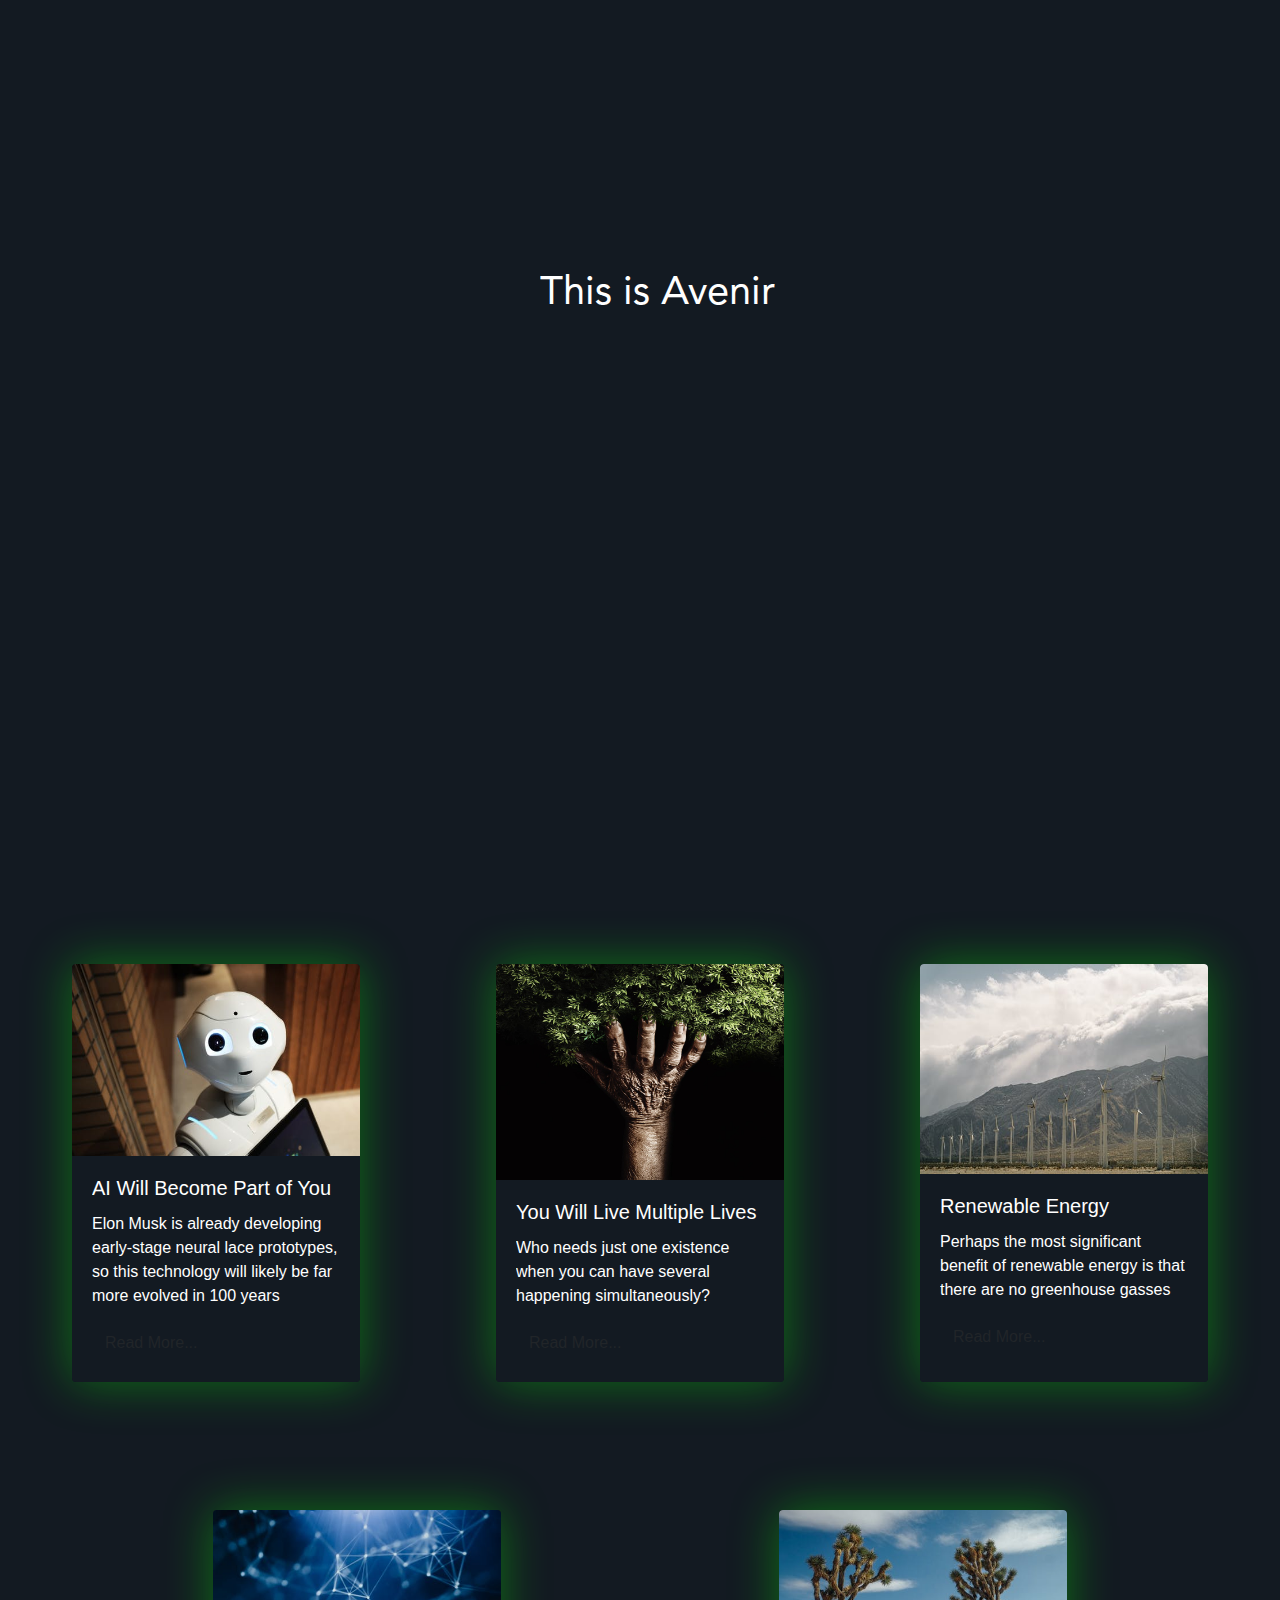
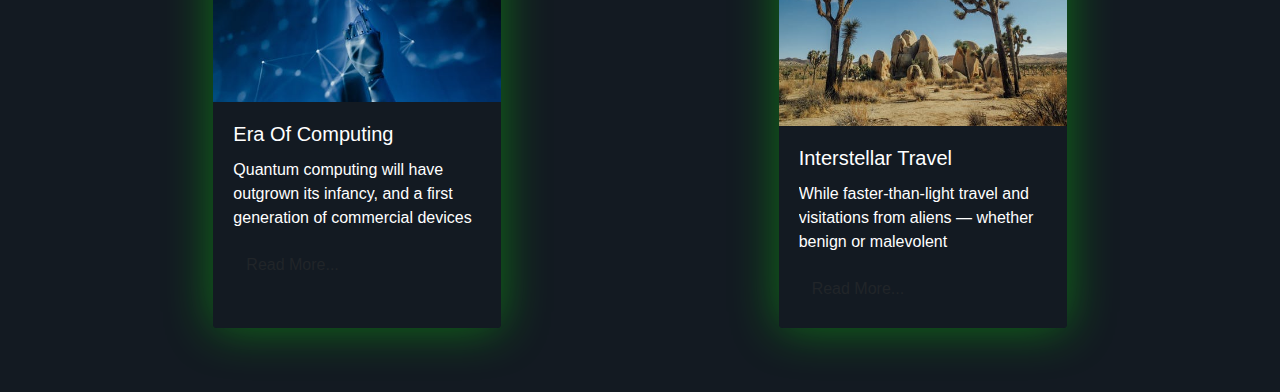
==== commit 05a4412f: "Cleaned assets and added remaining articles" ====
--- a/templates/index.html
+++ b/templates/index.html
@@ -47,73 +47,36 @@
         </div>
       </div>
       <div class="card item" style="width: 18rem">
-        <img class="card-img-top" src="../assets/card3.jpeg" alt="Card image cap" />
+        <img class="card-img-top" height="210px" src="../assets/card3.jpeg" alt="Card image cap" />
         <div class="card-body">
-          <h5 class="card-title">Card title</h5>
+          <h5 class="card-title">Renewable Energy</h5>
           <p class="card-text">
-            Some quick example text to build on the card title and make up the
-            bulk of the card's content.
+            Perhaps the most significant benefit of renewable energy is that there are no greenhouse gasses
           </p>
-          <a href="#" class="btn button"><span>Read More...</span></a>
+          <a href="article3.html" class="btn button"><span>Read More...</span></a>
         </div>
       </div>
       <div class="card item"  style="width: 18rem">
         <img class="card-img-top" src="../assets/card4.jpeg" alt="Card image cap" />
         <div class="card-body">
-          <h5 class="card-title">Card title</h5>
+          <h5 class="card-title">Era Of Computing</h5>
           <p class="card-text">
-            Some quick example text to build on the card title and make up the
-            bulk of the card's content.
+            Quantum computing will have outgrown its infancy, and a first generation of commercial devices
           </p>
-          <a href="#" class="btn button"><span>Read More...</span></a>
+          <a href="article4.html" class="btn button"><span>Read More...</span></a>
         </div>
       </div>
       <div class="card item" style="width: 18rem">
         <img class="card-img-top" src="../assets/card5.jpeg" alt="Card image cap" />
         <div class="card-body">
-          <h5 class="card-title">Card title</h5>
+          <h5 class="card-title">Interstellar Travel</h5>
           <p class="card-text">
-            Some quick example text to build on the card title and make up the
-            bulk of the card's content.
+            While faster-than-light travel and visitations from aliens ⁠— whether benign or malevolent
           </p>
-          <a href="#" class="btn button"><span>Read More...</span></a>
+          <a href="article5.html" class="btn button"><span>Read More...</span></a>
         </div>
       </div>
-      <div class="card item"  style="width: 18rem">
-        <img class="card-img-top" src="../assets/card6.jpg" alt="Card image cap" />
-        <div class="card-body">
-          <h5 class="card-title">Card title</h5>
-          <p class="card-text">
-            Some quick example text to build on the card title and make up the
-            bulk of the card's content.
-          </p>
-          <a href="#" class="btn button"><span>Read More...</span></a>
-        </div>
-      </div>
-    </div>
-    <div class="fcontainer">
-        <div class="card item" style="width: 18rem">
-          <img class="card-img-top" src="../assets/card7.jpeg" alt="Card image cap" />
-          <div class="card-body">
-            <h5 class="card-title">Card title</h5>
-            <p class="card-text">
-              Some quick example text to build on the card title and make up the
-              bulk of the card's content.
-            </p>
-            <a href="#" class="btn button"><span>Read More...</span></a>
-          </div>
-        </div>
-        <div class="card item" style="width: 18rem">
-          <img class="card-img-top" src="../assets/card8.jpeg" alt="Card image cap" />
-          <div class="card-body">
-            <h5 class="card-title">Card title</h5>
-            <p class="card-text">
-              Some quick example text to build on the card title and make up the
-              bulk of the card's content.
-            </p>
-            <a href="#" class="btn button"><span>Read More...</span></a>
-          </div>
-        </div>
+
     </div>
     <script src="https://unpkg.com/aos@next/dist/aos.js"></script>
     <script>
--- a/static/css/index.css
+++ b/static/css/index.css
@@ -8,30 +8,46 @@
 	margin: 0;
 	padding: 0;
 	box-sizing: border-box;
-	
+	/* background-color:#D8D8D8 ; */
+	background-color: #131a22;
+	overflow-x: hidden;
 }
-body{
-/* background-color:#D8D8D8 ; */
-background-color: #131a22;
+
+@font-face {
+	font-family: "Avenir";
+	src: url(../../assets/fonts/AvenirLTStd-Roman.otf)
+			format("opentype"),
+		url(../../assets/fonts/AvenirLTStd-Black.otf)
+			format("opentype"),
+		url(../../assets/fonts/AvenirLTStd-Book.otf)
+			format("opentype");
 }
 
 .banner {
+	position: relative;
+	display: flex;
+	justify-content: center;
+	align-items: center;
 	width: 100%;
-	height: 100%;
+	height: 100vh;
+	top: 0%;
 }
-.button{
-    display: flex;
-    background-color: #FEBD69;
-    justify-content: center;
-    width: 100%;
-    color:#131A22;
-    font-weight: 500;
-}
+
 .banner video {
+	position: absolute;
 	width: 100%;
 	height: 100%;
 	object-fit: cover;
 }
+.banner-heading {
+	margin-top: -30%;
+	position: absolute;
+	z-index: 400;
+	background-color: transparent;
+	color: azure;
+	font-family: "Avenir";
+}
+
 .fcontainer {
 	display: flex;
 	margin-top: 0;
@@ -50,7 +66,16 @@
 	position: absolute;
 	top: 30%;
 	left: 50%;
+	align-self: center;
 	margin-left: -100px;
 	background-color: transparent;
-	font-family: avenir;
+	font-family: "Avenir", sans-serif;
 }
+
+#base-container {
+	background: url(https://www.munichre.com/topics-online/en/digitalisation/tech-trend-radar-future-technologies-2019/_jcr_content/teaser/teaser16x9.png);
+	background-repeat: no-repeat;
+	background-attachment: fixed;
+	background-position: center center;
+	background-size: cover;
+}
--- a/static/css/cards.css
+++ b/static/css/cards.css
@@ -1,12 +1,14 @@
 .card {
-    max-height: fit-content;
+	overflow: hidden;
 }
 
 .card-title,
 .card-text {
+	overflow: hidden;
 	color: white;
 }
 .card.item {
+	
 	box-shadow: 0 0 3rem rgba(13, 201, 13, 0.493);
 	border: rgb(31, 192, 31);
 	transition: all 0.5s cubic-bezier(0.075, 0.82, 0.165, 1);
